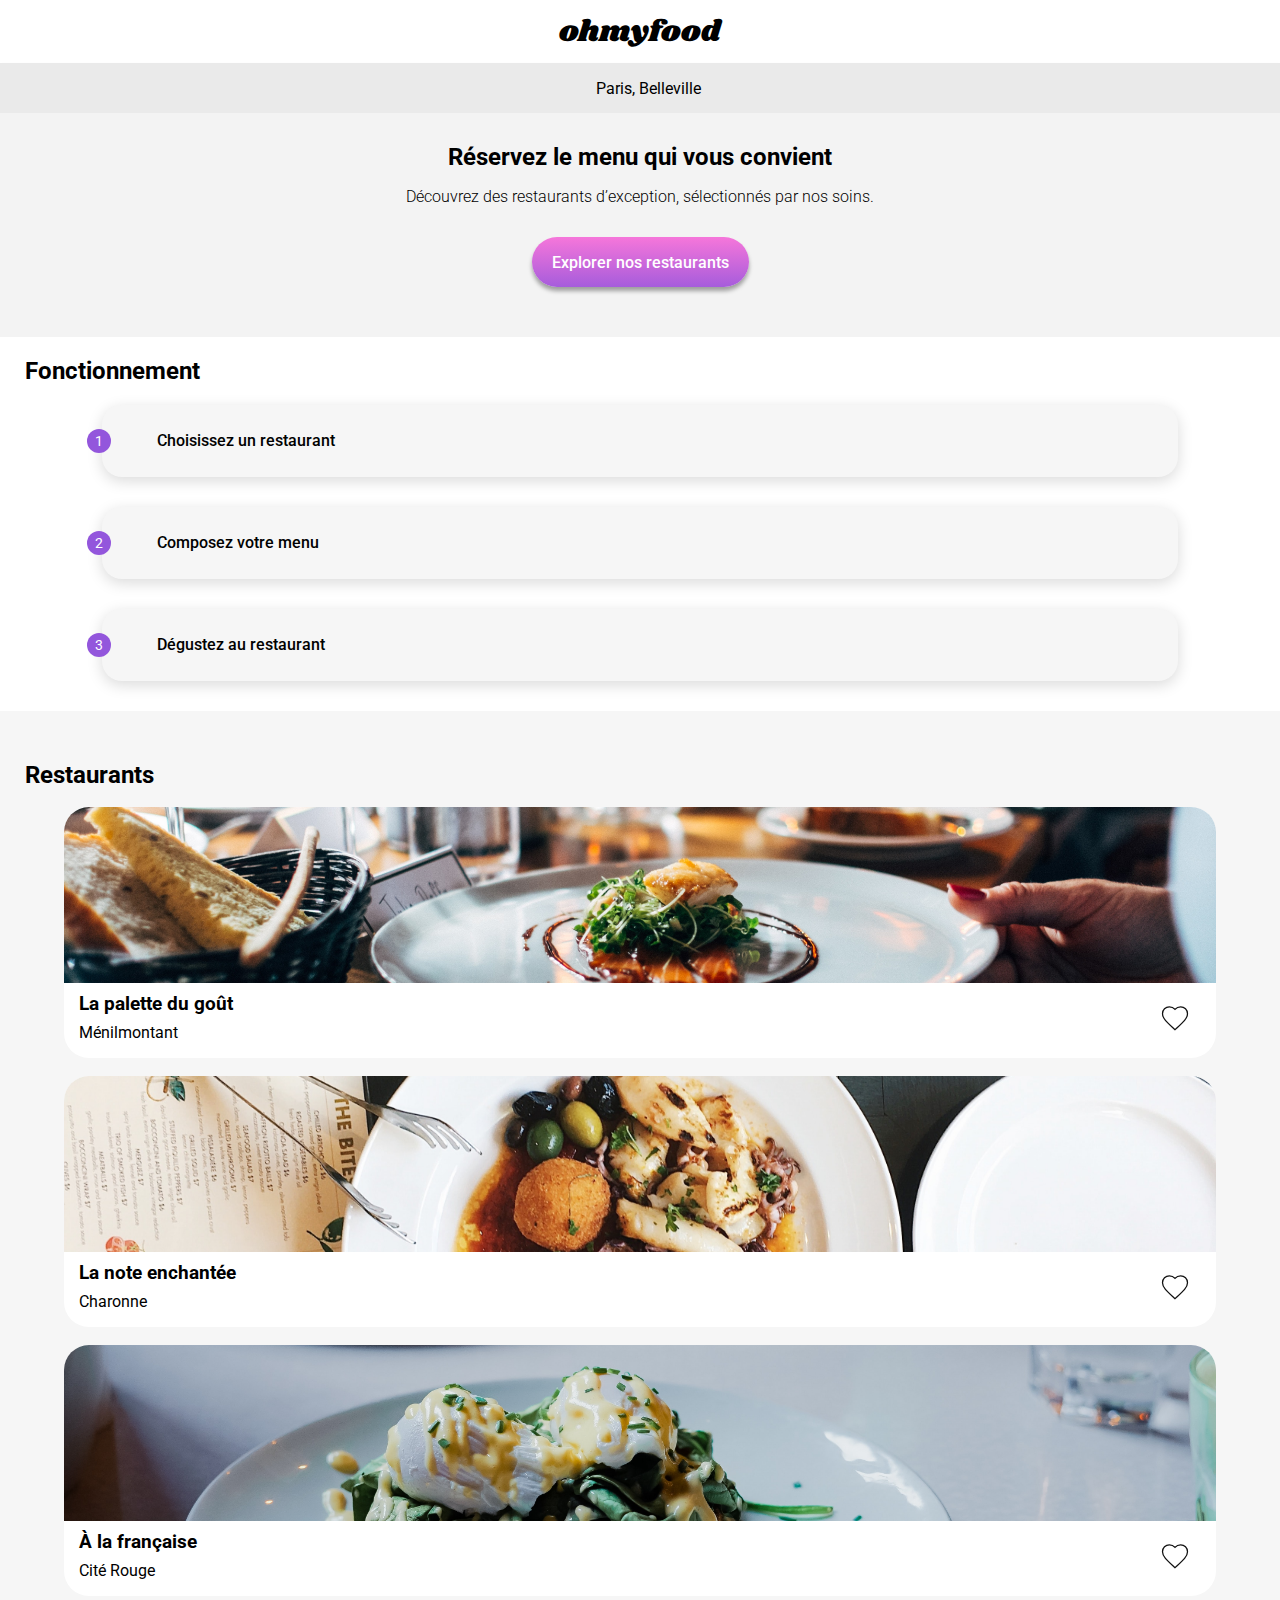
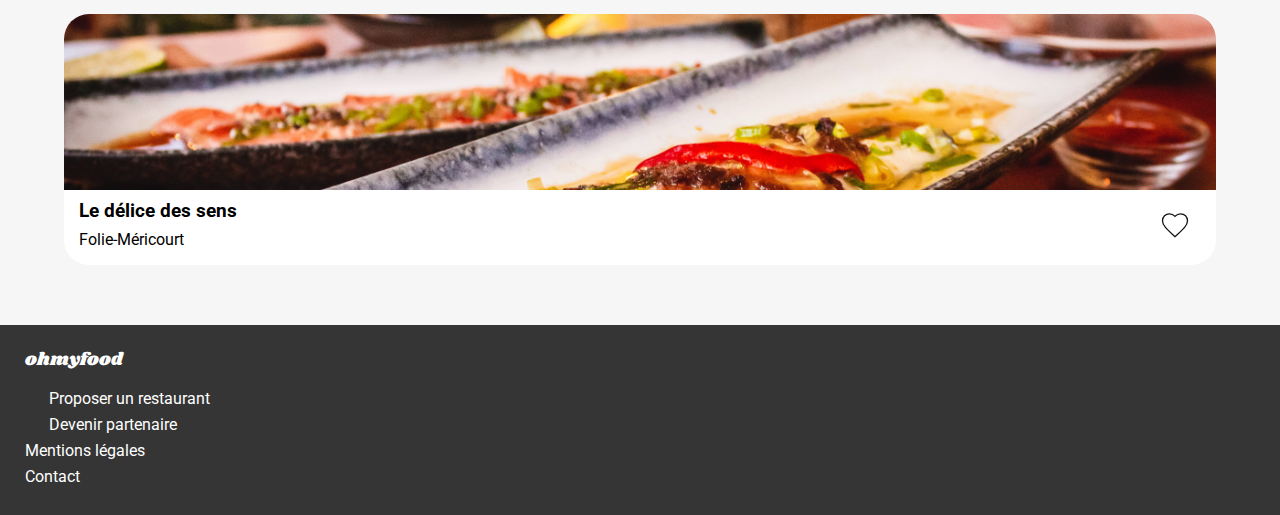
==== index.html @ 8f0a789f "add elements to restaurant  mobile page" ====
<!DOCTYPE html>
<html lang="fr">

<head>
    <meta charset="UTF-8">
    <meta name="viewport" content="width=device-width, initial-scale=1.0">
    <title>Ohmyfood</title>
    <link rel="preconnect" href="https://fonts.googleapis.com">
    <link rel="preconnect" href="https://fonts.gstatic.com" crossorigin>
    <link href="https://fonts.googleapis.com/css2?family=Shrikhand:ital,wght@0,100;0,300;0,400;0,500;0,700;0,900;1,100;1,300;1,400;1,500;1,700;1,900&display=swap" rel="stylesheet">
    <link href="https://fonts.googleapis.com/css2?family=Roboto:ital,wght@0,100;0,300;0,400;0,500;0,700;0,900;1,100;1,300;1,400;1,500;1,700;1,900&display=swap" rel="stylesheet">
    <link rel="stylesheet" href="https://cdnjs.cloudflare.com/ajax/libs/font-awesome/6.2.1/css/all.min.css"
    integrity="sha512-MV7K8+y+gLIBoVD59lQIYicR65iaqukzvf/nwasF0nqhPay5w/9lJmVM2hMDcnK1OnMGCdVK+iQrJ7lzPJQd1w=="
    crossorigin="anonymous" referrerpolicy="no-referrer">
    <link rel="stylesheet" href="./assets/css/styles.css">    
</head>

<body>

    <header class="header">
        <div class="header__logo-container">
            <span class="header__logo-text">ohmyfood</span>
        </div>
    </header>

    <main class="main">
        
        <div class="location">
            <i class="location__icon fa-solid fa-location-dot"></i>
            <span class="location__text">Paris, Belleville</span>
        </div>

        <section class="info">
            <hgroup class="info__group">
                <h1 class="info__title">Réservez le menu qui <br>vous convient</h1>
                <p class="info__description">Découvrez des restaurants d’exception, <br>sélectionnés par nos soins.</p>
            </hgroup>
            <a href="#restaurants" class="info__link">
                <button class="button"><span class="button__text">Explorer nos restaurants</span></button>
            </a>
        </section>

        <section class="fonctionnement">
            <h2 class="section__title fonctionnement__title">Fonctionnement</h2>

            <div class="fonctionnement__step">
                <div class="fonctionnement__ellipse"><span class="fonctionnement__step-number">1</span></div>
                <i class="fonctionnement__icon fa-solid fa-mobile-screen-button"></i>
                <span class="fonctionnement__text">Choisissez un restaurant</span>
            </div>

            <div class="fonctionnement__step">
                <div class="fonctionnement__ellipse"><span class="fonctionnement__step-number">2</span></div>
                <i class="fonctionnement__icon fa-solid fa-list-ul"></i>
                <span class="fonctionnement__text">Composez votre menu</span>
            </div>

            <div class="fonctionnement__step">
                <div class="fonctionnement__ellipse"><span class="fonctionnement__step-number">3</span></div>
                <i class="fonctionnement__icon fa-solid fa-store"></i>
                <span class="fonctionnement__text">Dégustez au restaurant</span>
            </div>   

        </section>

        <section id="restaurants" class="restaurants">
            <h2 class="section__title restaurants__title">Restaurants</h2>
            <a href="./restaurants/la-palette-du-gout.html">
            <article class="restaurants__card">
                <img class="restaurants__card__image" src="./assets/images/jay-wennington-N_Y88TWmGwA-unsplash.jpg" alt="Image de la table d'un restaurant avec des plats">
                <div class="restaurants__card__content">
                    <div>
                        <h3 class="restaurants__card__title">La palette du goût</h3>
                        <p class="restaurants__card__location">Ménilmontant</p>
                    </div>
                    <div class="checkbox-container">
                        <label class="heart-checkbox">
                            <input type="checkbox"/>
                            <svg class="heart-icon" viewBox="0 0 24 24" fill ="#gradient"xmlns="http://www.w3.org/2000/svg">
                                <defs>
                                    <linearGradient id="gradient" x1="0%" y1="0%" x2="0%" y2="100%">
                                        <stop offset="-11.44%" stop-color="#9356DC" /> <!-- Couleur de début en haut -->
                                        <stop offset="123.93%" stop-color="#FF79DA" /> <!-- Couleur de fin en bas -->
                                      </linearGradient>
                                </defs>
                                <path d="M12 21.35l-1.45-1.32C5.4 15.36 2 12.28 2 8.5 2 5.42 4.42 3 7.5 3c1.74 0 3.41.81 4.5 2.09C13.09 3.81 14.76 3 16.5 3 19.58 3 22 5.42 22 8.5c0 3.78-3.4 6.86-8.55 11.54L12 21.35z"/>
                            </svg>
                        </label>
                    </div>
                </div>
                    </div>
                </div>
            </article>
            </a>
            <article class="restaurants__card">
                <img class="restaurants__card__image" src="./assets/images/stil-u2Lp8tXIcjw-unsplash.jpg" alt="Image de la table d'un restaurant avec des plats">
                <div class="restaurants__card__content">
                    <div>
                        <h3 class="restaurants__card__title">La note enchantée</h3>
                        <p class="restaurants__card__location">Charonne</p>
                    </div>
                    <div class="checkbox-container">
                        <label class="heart-checkbox">
                            <input type="checkbox"/>
                            <svg class="heart-icon" viewBox="0 0 24 24" fill="none" xmlns="http://www.w3.org/2000/svg">
                                <path d="M12 21.35l-1.45-1.32C5.4 15.36 2 12.28 2 8.5 2 5.42 4.42 3 7.5 3c1.74 0 3.41.81 4.5 2.09C13.09 3.81 14.76 3 16.5 3 19.58 3 22 5.42 22 8.5c0 3.78-3.4 6.86-8.55 11.54L12 21.35z"/>
                            </svg>
                        </label>
                    </div>
                </div>
            </article>

            <article class="restaurants__card">
                <img class="restaurants__card__image" src="./assets/images/toa-heftiba-DQKerTsQwi0-unsplash.jpg" alt="Image de la table d'un restaurant avec des plats">
                <div class="restaurants__card__content">
                    <div>
                        <h3 class="restaurants__card__title">À la française</h3>
                        <p class="restaurants__card__location">Cité Rouge</p>
                    </div>
                    <div class="checkbox-container">
                        <label class="heart-checkbox">
                            <input type="checkbox"/>
                            <svg class="heart-icon" viewBox="0 0 24 24" fill="none" xmlns="http://www.w3.org/2000/svg">
                                <path d="M12 21.35l-1.45-1.32C5.4 15.36 2 12.28 2 8.5 2 5.42 4.42 3 7.5 3c1.74 0 3.41.81 4.5 2.09C13.09 3.81 14.76 3 16.5 3 19.58 3 22 5.42 22 8.5c0 3.78-3.4 6.86-8.55 11.54L12 21.35z"/>
                            </svg>
                        </label>
                    </div>
                </div>
            </article>

            <article class="restaurants__card">
                <img class="restaurants__card__image" src="./assets/images/louis-hansel-shotsoflouis-qNBGVyOCY8Q-unsplash.jpg" alt="Image de la table d'un restaurant avec des plats">
                <div class="restaurants__card__content">
                    <div>
                        <h3 class="restaurants__card__title">Le délice des sens</h3>
                        <p class="restaurants__card__location">Folie-Méricourt</p>
                    </div>
                    <div class="checkbox-container">
                        <label class="heart-checkbox">
                            <input type="checkbox"/>
                            <svg class="heart-icon" viewBox="0 0 24 24" fill="none" xmlns="http://www.w3.org/2000/svg">
                                <path d="M12 21.35l-1.45-1.32C5.4 15.36 2 12.28 2 8.5 2 5.42 4.42 3 7.5 3c1.74 0 3.41.81 4.5 2.09C13.09 3.81 14.76 3 16.5 3 19.58 3 22 5.42 22 8.5c0 3.78-3.4 6.86-8.55 11.54L12 21.35z"/>
                            </svg>
                        </label>
                    </div>
                </div>
            </article>

        </section>

    </main>

    <footer class="footer">

        <span class="footer__logo">ohmyfood</span>

        <ul class="footer__list">

            <li class="footer__item">
                <a href="#" class="footer__link">
                    <i class="footer__icon fa-solid fa-utensils"></i>
                    <span class="footer__text">Proposer un restaurant</span>
                </a>
            </li>

            <li class="footer__item">
                <a href="#" class="footer__link">
                    <i class="footer__icon fa-solid fa-handshake-angle"></i>
                    <span class="footer__text">Devenir partenaire</span>
                </a>
            </li>

            <li class="footer__item">
                <a href="#" class="footer__link">
                <span class="footer__text">Mentions légales</span>
                </a>

            </li>
            <li class="footer__item">
                <a href="#" class="footer__link">
                    <span class="footer__text">Contact</span>
                </a>
            </li>

        </ul>
        
    </footer>

</body>

</html>
---- assets/css/styles.css ----
@charset "UTF-8";
/****** Variables ***********/
:root {
  --main-first-color: #9356DC;
  --main-second-color: #FF79DA;
  --main-third-color: #99E2D0;
}

/****** heart checkbox ***********/
.heart-checkbox {
  display: inline-block;
  position: relative;
  width: 32px; /* Largeur du conteneur */
  height: 30px; /* Hauteur du conteneur */
  cursor: pointer;
}

.heart-checkbox input[type=checkbox] {
  opacity: 0; /* Rendre la checkbox invisible */
  position: absolute;
  top: 0;
  left: 0;
  width: 100%;
  height: 100%;
  cursor: pointer;
}

.heart-icon {
  width: 100%; /* Taille du cœur */
  height: 100%;
  fill: transparent; /* Couleur de remplissage par défaut */
  stroke: #101010; /* Couleur du contour par défaut */
  transition: fill 0.3s ease; /* Animation de transition pour le remplissage */
}

/* Style pour le cœur coché */
.heart-checkbox input[type=checkbox]:checked + .heart-icon {
  fill: url(#gradient);
  stroke: none;
}

/****** General ***********/
body {
  box-sizing: border-box;
  margin: 0;
  min-width: 320px;
}

.main {
  font-family: "Roboto";
}

.button {
  background: linear-gradient(var(--main-second-color) -11.44%, var(--main-first-color) 123.93%);
  box-shadow: 0px 4px 4px 0px rgba(0, 0, 0, 0.3490196078);
  height: 50px;
  border-radius: 25px;
  border: none;
  font-family: "Roboto", sans-serif;
  font-weight: 500;
  font-style: normal;
  color: white;
  font-size: 16px;
  padding: 0 20px;
  margin: auto;
}
.button:hover {
  background: linear-gradient(193.33deg, var(--main-second-color) -11.44%, var(--main-first-color) 123.93%), linear-gradient(0deg, rgba(255, 255, 255, 0.15), rgba(255, 255, 255, 0.15));
  box-shadow: 0px 4px 15px 0px rgba(0, 0, 0, 0.3490196078);
}

a {
  text-decoration: none;
  color: inherit;
}

/****** Restaurants menu ***********/
.menu {
  background-color: #F6F6F6;
  border-top-left-radius: 40px;
  border-top-right-radius: 40px;
  position: relative;
  top: -63px;
  justify-content: center;
}
.menu__headline {
  display: flex;
  justify-content: space-between;
  padding: 0 20px 0 20px;
  align-items: center;
}
.menu__headline .restaurant-name {
  font-family: "Shrikhand", serif;
  font-size: 28px;
  font-weight: 400;
}
.menu__category-title {
  text-transform: uppercase;
  font-family: Roboto;
  font-size: 16px;
  font-weight: 300;
  padding-bottom: 5px;
  width: 90%;
  margin: auto;
}
.menu__category-title__underline {
  width: 40px;
  height: 3px;
  margin-left: 5%;
  background-color: var(--main-third-color);
  margin-bottom: 12px;
}
.menu__item {
  width: 90%;
  box-shadow: 0px 4px 15px 0px rgba(0, 0, 0, 0.1);
  border-radius: 15px;
  background-color: #FFFFFF;
  height: 69px;
  display: flex;
  margin: auto;
  margin-bottom: 20px;
  flex-direction: column;
  padding: 12px 15px 10px 15px;
  box-sizing: border-box;
}
.menu__item__name {
  font-size: 18px;
  font-weight: 500;
  line-height: 21.09px;
  text-align: left;
}
.menu__item__details {
  display: flex;
  justify-content: space-between;
  padding-top: 4px;
  font-size: 15px;
}
.menu__item__details .menu__item__description {
  font-weight: 300;
}
.menu__item__details .menu__item__price {
  font-weight: 700;
}
.menu__order {
  display: flex;
  justify-content: center;
}
.menu__order__button {
  width: 186px;
  margin-top: 15px;
  margin-bottom: 40px;
}

/****** Header ***********/
.header {
  height: 63px;
  position: relative;
  font-family: "Shrikhand", serif;
  font-size: 30px;
  font-weight: 400;
  z-index: 1;
  display: flex;
  align-items: center;
}
.header__logo-container {
  position: absolute;
  top: 50%;
  left: 50%;
  transform: translate(-50%, -50%);
}
.header__back-icon {
  padding-left: 23px;
  padding-bottom: 15px;
  font-size: 16px;
}

/****** Location ***********/
.location {
  display: flex;
  justify-content: center;
  align-items: center;
  background-color: #EAEAEA;
  box-shadow: 0px 4px 4px 0px rgba(0, 0, 0, 0.25);
  height: 50px;
  gap: 17px;
  z-index: 2;
}
.location__icon {
  color: inherit;
}
.location__text {
  color: inherit;
}

/****** Info ***********/
.info {
  background-color: #F3F3F3;
  display: flex;
  flex-direction: column;
  align-items: center;
  padding: 0 25px 35px;
  text-align: center;
}
.info__group {
  display: flex;
  flex-direction: column;
  align-items: center;
}
.info__title {
  font-size: 24px;
  margin-top: 30px;
  line-height: 28px;
  font-weight: 700;
}
.info__description {
  margin-top: 0;
  font-size: inherit;
  font-weight: 300;
}
.info__link {
  text-decoration: none;
  margin-top: 15px;
  margin-bottom: 15px;
}

/****** Fonctionnement ***********/
.fonctionnement {
  display: flex;
  flex-direction: column;
  align-items: left;
}
.fonctionnement__title {
  margin-left: 25px;
  font-size: 24px;
  font-weight: 700;
}
.fonctionnement__step {
  width: 84%;
  border-radius: 20px;
  height: 72px;
  display: flex;
  align-items: center;
  background-color: #F6F6F6;
  box-shadow: 0px 4px 15px 0px rgba(0, 0, 0, 0.15);
  position: relative;
  margin-bottom: 30px;
  margin-left: 8%;
  margin-right: 8%;
}
.fonctionnement__ellipse {
  width: 24px;
  height: 24px;
  border-radius: 50%;
  background-color: var(--main-first-color);
  color: white;
  position: absolute;
  left: -15px;
  display: flex;
  align-items: center;
  justify-content: center;
}
.fonctionnement__step-number {
  line-height: 24px;
  font-size: 14px;
}
.fonctionnement__icon {
  padding-left: 30px;
  padding-right: 25px;
  color: #7E7E7E;
}
.fonctionnement__text {
  font-size: 16px;
  font-weight: 500;
}

/****** Restaurants ***********/
.restaurants {
  display: flex;
  flex-direction: column;
  align-items: left;
  background-color: #F6F6F6;
  gap: 18px;
  padding-top: 50px;
  padding-bottom: 60px;
}
.restaurants__title {
  margin-left: 25px;
  font-size: 24px;
  font-weight: 700;
  margin-top: 0;
  margin-bottom: 0;
}
.restaurants__card {
  width: 90%;
  height: 251px;
  background-color: white;
  display: flex;
  flex-direction: column;
  margin: auto;
  border-radius: 25px;
}
.restaurants__card__image {
  width: 100%;
  height: 70%;
  object-fit: cover;
  border-top-left-radius: 25px;
  border-top-right-radius: 25px;
}
.restaurants__card__content {
  display: flex;
  justify-content: space-between;
  align-items: center;
  padding-left: 15px;
  padding-right: 25px;
}
.restaurants__card__title {
  margin-top: 10px;
  margin-bottom: 0;
}
.restaurants__card__location {
  margin-top: 8px;
}

/****** Footer ***********/
.footer {
  background-color: #353535;
  color: white;
  padding: 22px 25px;
}
.footer__logo {
  font-family: "Shrikhand", serif;
  font-size: 18px;
  font-weight: 400;
}
.footer__list {
  list-style-type: none;
  padding-left: 0;
  font-family: "Roboto";
  margin-bottom: 0;
}
.footer__list .footer__item {
  padding-bottom: 7px;
}
.footer__list .footer__item .footer__link {
  text-decoration: none;
  color: inherit;
  display: flex;
  align-items: center;
}
.footer__list .footer__item .footer__link .footer__icon {
  width: 14px;
  margin-right: 10px;
  font-size: 14px;
}
.footer__list .footer__item .footer__link .footer__text {
  color: inherit;
}

/****** Media queries ***********/
/* Medium devices (tablets, upper/equal than 768px) */
@media (min-width: 768px) {
  br {
    display: none;
  }
}
/* Large devices (desktops, upper/equal than 1024px) */

/*# sourceMappingURL=styles.css.map */
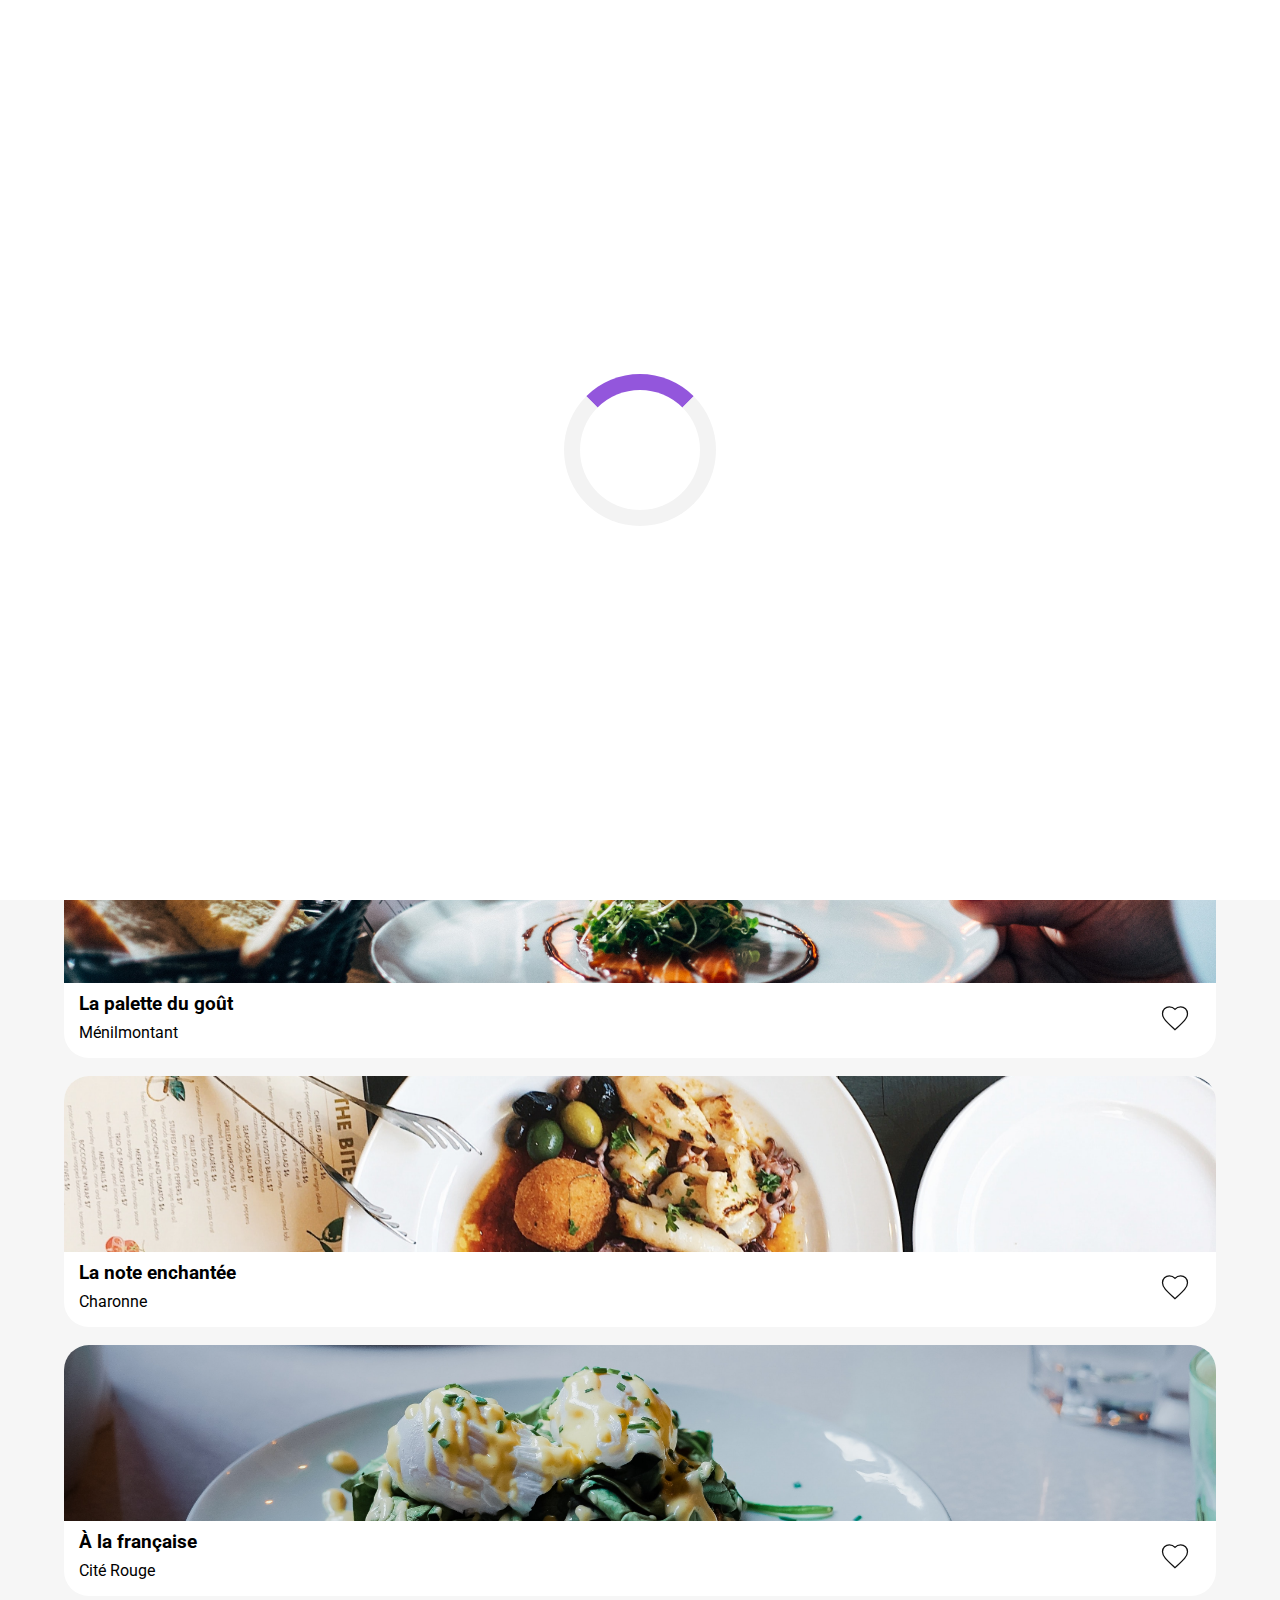
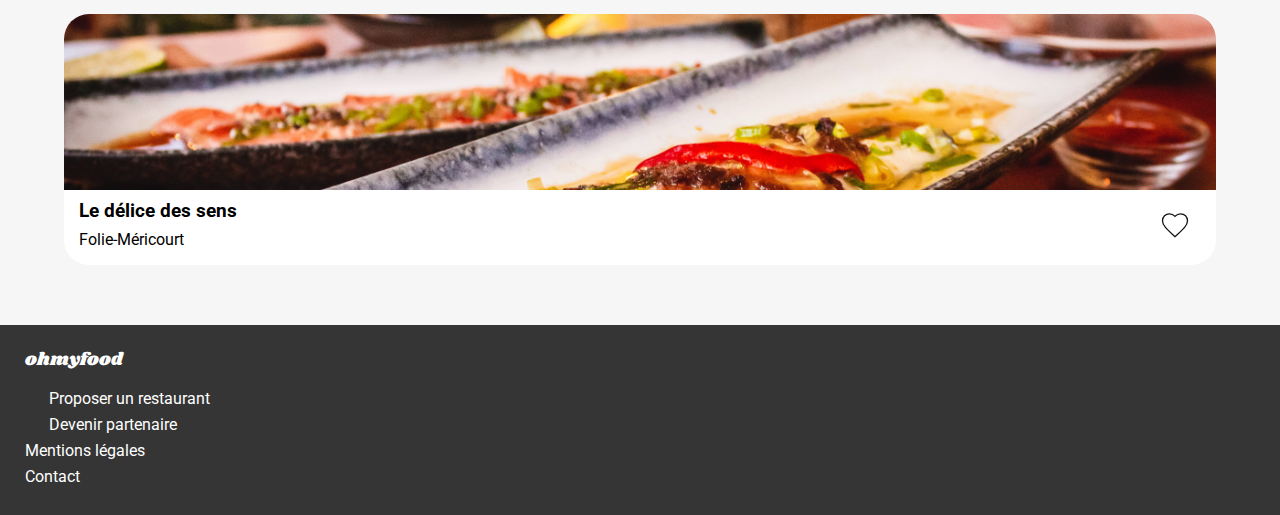
==== commit 092174a6: "add loader to main page" ====
--- a/index.html
+++ b/index.html
@@ -17,14 +17,17 @@
 
 <body>
 
+    <div class="loader-wrapper">
+        <div class="loader"></div>
+    </div>
+
     <header class="header">
         <div class="header__logo-container">
             <span class="header__logo-text">ohmyfood</span>
         </div>
     </header>
 
-    <main class="main">
-        
+    <main class="main"> 
         <div class="location">
             <i class="location__icon fa-solid fa-location-dot"></i>
             <span class="location__text">Paris, Belleville</span>
--- a/assets/css/styles.css
+++ b/assets/css/styles.css
@@ -50,6 +50,12 @@
   font-family: "Roboto";
 }
 
+a {
+  text-decoration: none;
+  color: inherit;
+}
+
+/****** buttons ***********/
 .button {
   background: linear-gradient(var(--main-second-color) -11.44%, var(--main-first-color) 123.93%);
   box-shadow: 0px 4px 4px 0px rgba(0, 0, 0, 0.3490196078);
@@ -63,17 +69,64 @@
   font-size: 16px;
   padding: 0 20px;
   margin: auto;
+  transition: transform 0.5s ease-in-out, box-shadow 0.5s ease-in-out, background-color 0.5s ease-in-out, opacity 0.5s ease-in-out;
 }
 .button:hover {
-  background: linear-gradient(193.33deg, var(--main-second-color) -11.44%, var(--main-first-color) 123.93%), linear-gradient(0deg, rgba(255, 255, 255, 0.15), rgba(255, 255, 255, 0.15));
+  background-color: linear-gradient(193.33deg, var(--main-second-color) -11.44%, var(--main-first-color) 123.93%), linear-gradient(0deg, rgba(255, 255, 255, 0.15), rgba(255, 255, 255, 0.15));
   box-shadow: 0px 4px 15px 0px rgba(0, 0, 0, 0.3490196078);
-}
-
-a {
-  text-decoration: none;
-  color: inherit;
-}
-
+  opacity: 0.9;
+  transform: translateY(-2px);
+}
+
+/****** Loader ***********/
+.loader-wrapper {
+  position: fixed;
+  top: 0;
+  left: 0;
+  width: 100%;
+  height: 100%;
+  background-color: white;
+  display: flex;
+  justify-content: center;
+  align-items: center;
+  z-index: 9999;
+  animation: fadeOut 2.5s forwards;
+}
+.loader-wrapper .loader {
+  border: 16px solid #f3f3f3;
+  border-radius: 50%;
+  border-top: 16px solid var(--main-first-color);
+  width: 120px;
+  height: 120px;
+  animation: spin 2s linear infinite;
+}
+
+@keyframes spin {
+  0% {
+    transform: rotate(0deg);
+  }
+  100% {
+    transform: rotate(360deg);
+  }
+}
+@keyframes fadeOut {
+  0% {
+    opacity: 1;
+    visibility: visible;
+  }
+  50% {
+    opacity: 0.99;
+    visibility: visible;
+  }
+  90% {
+    opacity: 0.85;
+    visibility: visible;
+  }
+  100% {
+    opacity: 0;
+    visibility: hidden;
+  }
+}
 /****** Restaurants menu ***********/
 .menu {
   background-color: #F6F6F6;
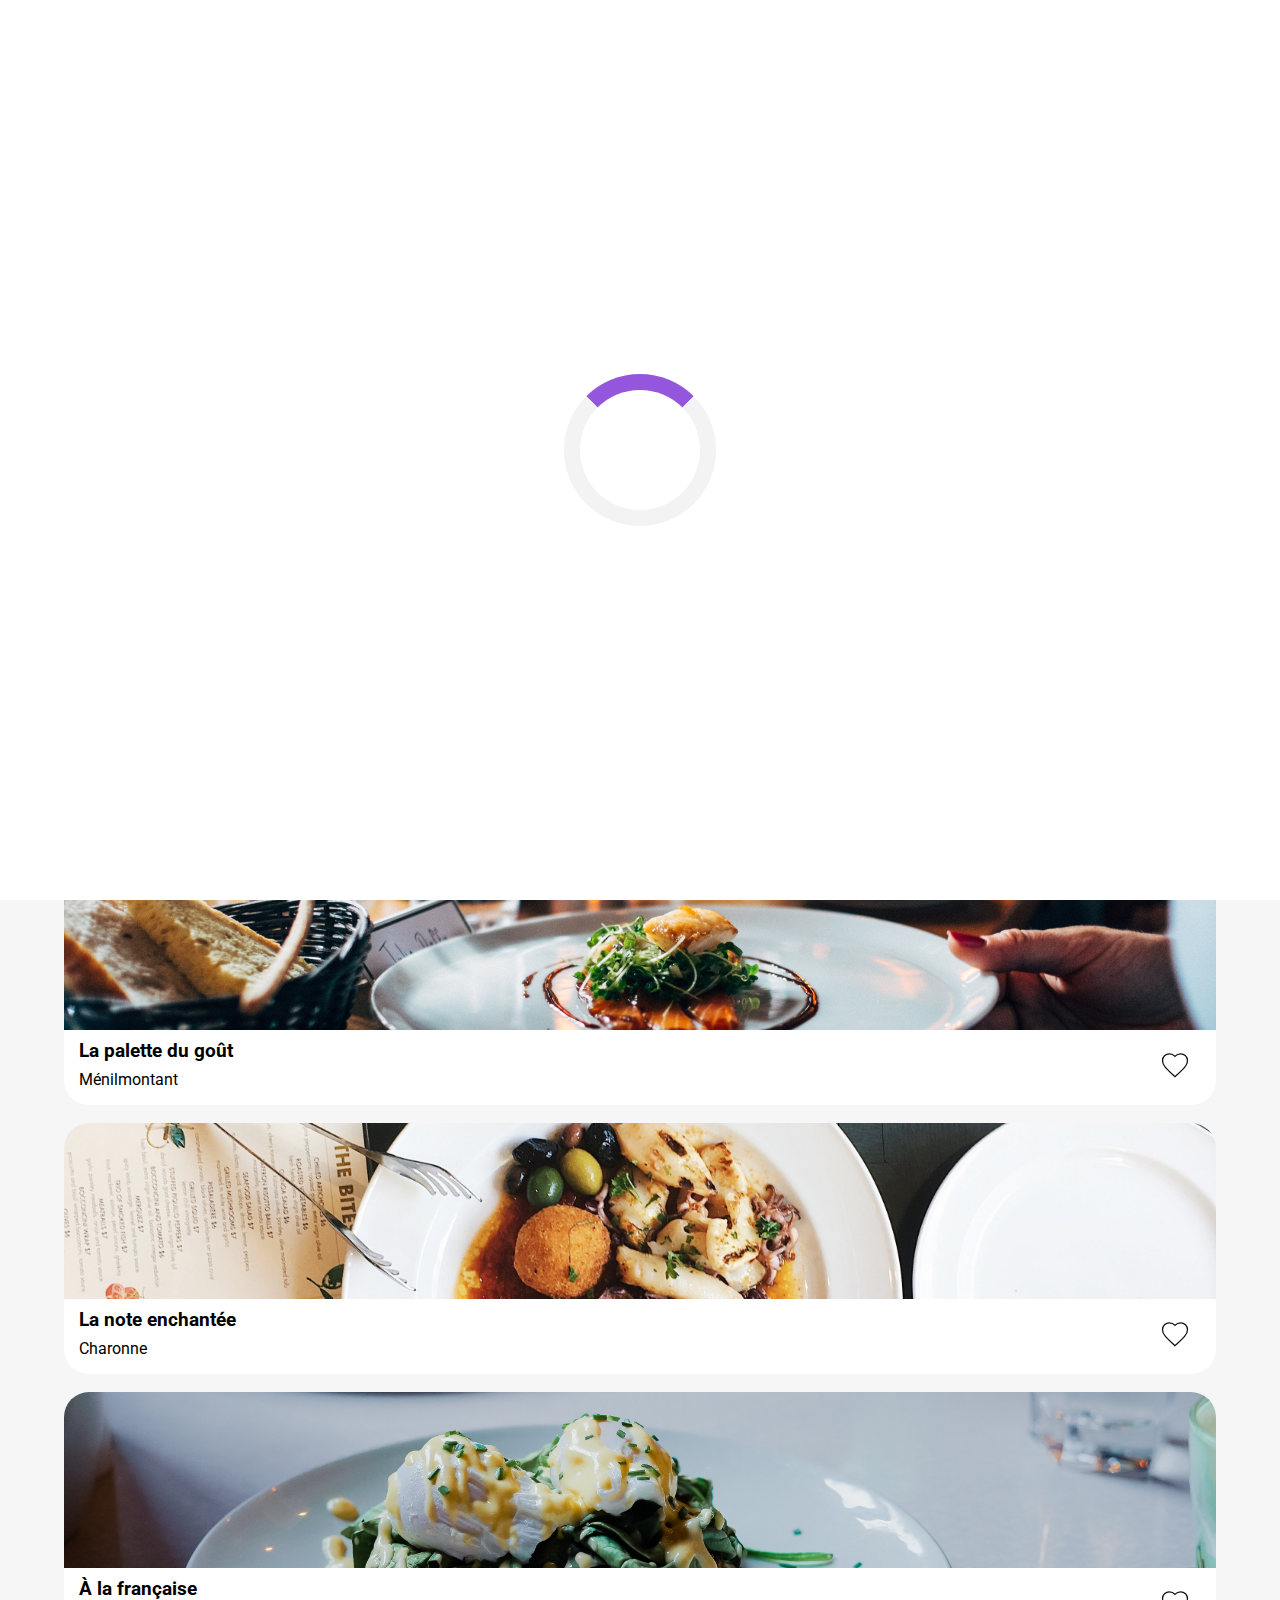
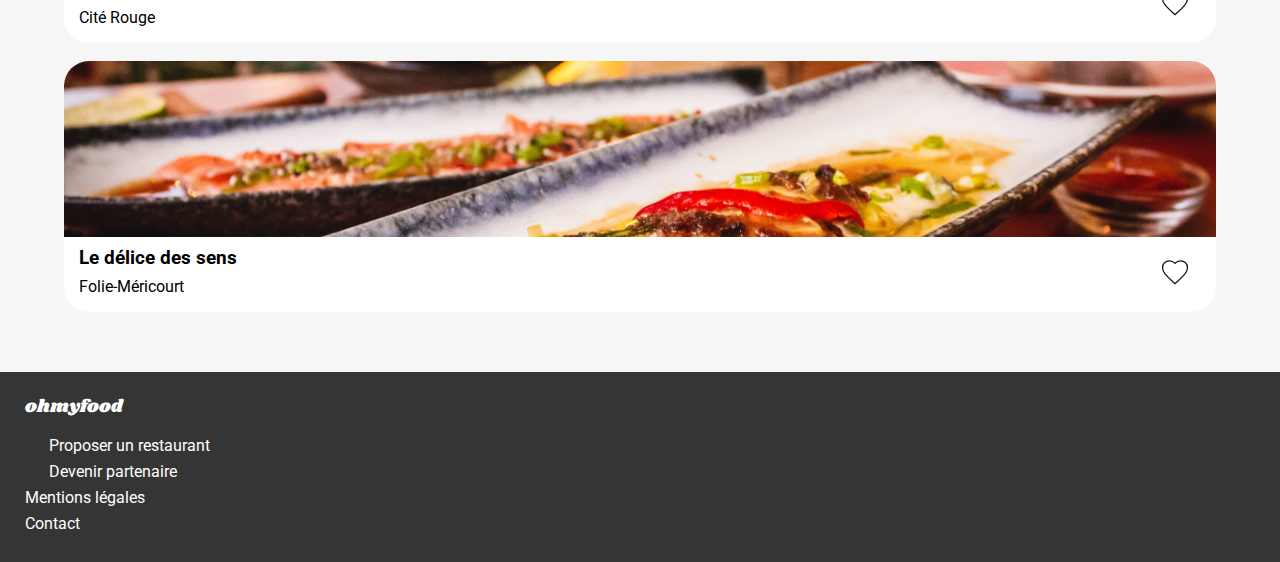
==== commit af152c5f: "add mailto to contact link" ====
--- a/index.html
+++ b/index.html
@@ -180,7 +180,7 @@
 
             </li>
             <li class="footer__item">
-                <a href="#" class="footer__link">
+                <a href="mailto:contact@ohmyfood.fr" target="_blank" class="footer__link">
                     <span class="footer__text">Contact</span>
                 </a>
             </li>
--- a/assets/css/styles.css
+++ b/assets/css/styles.css
@@ -214,6 +214,7 @@
   z-index: 1;
   display: flex;
   align-items: center;
+  box-shadow: 0px 2px 4px 0px rgba(0, 0, 0, 0.1490196078);
 }
 .header__logo-container {
   position: absolute;
@@ -233,10 +234,11 @@
   justify-content: center;
   align-items: center;
   background-color: #EAEAEA;
-  box-shadow: 0px 4px 4px 0px rgba(0, 0, 0, 0.25);
+  box-shadow: 0px 4px 4px 0px rgba(0, 0, 0, 0.2509803922);
   height: 50px;
   gap: 17px;
   z-index: 2;
+  margin-bottom: 7px;
 }
 .location__icon {
   color: inherit;
@@ -247,7 +249,8 @@
 
 /****** Info ***********/
 .info {
-  background-color: #F3F3F3;
+  background-color: #F6F6F6;
+  margin-bottom: 30px;
   display: flex;
   flex-direction: column;
   align-items: center;
@@ -286,6 +289,7 @@
   margin-left: 25px;
   font-size: 24px;
   font-weight: 700;
+  padding-bottom: 10px;
 }
 .fonctionnement__step {
   width: 84%;
@@ -359,6 +363,10 @@
   border-top-left-radius: 25px;
   border-top-right-radius: 25px;
 }
+.restaurants__card__image--noradius {
+  border-top-left-radius: 0;
+  border-top-right-radius: 0;
+}
 .restaurants__card__content {
   display: flex;
   justify-content: space-between;
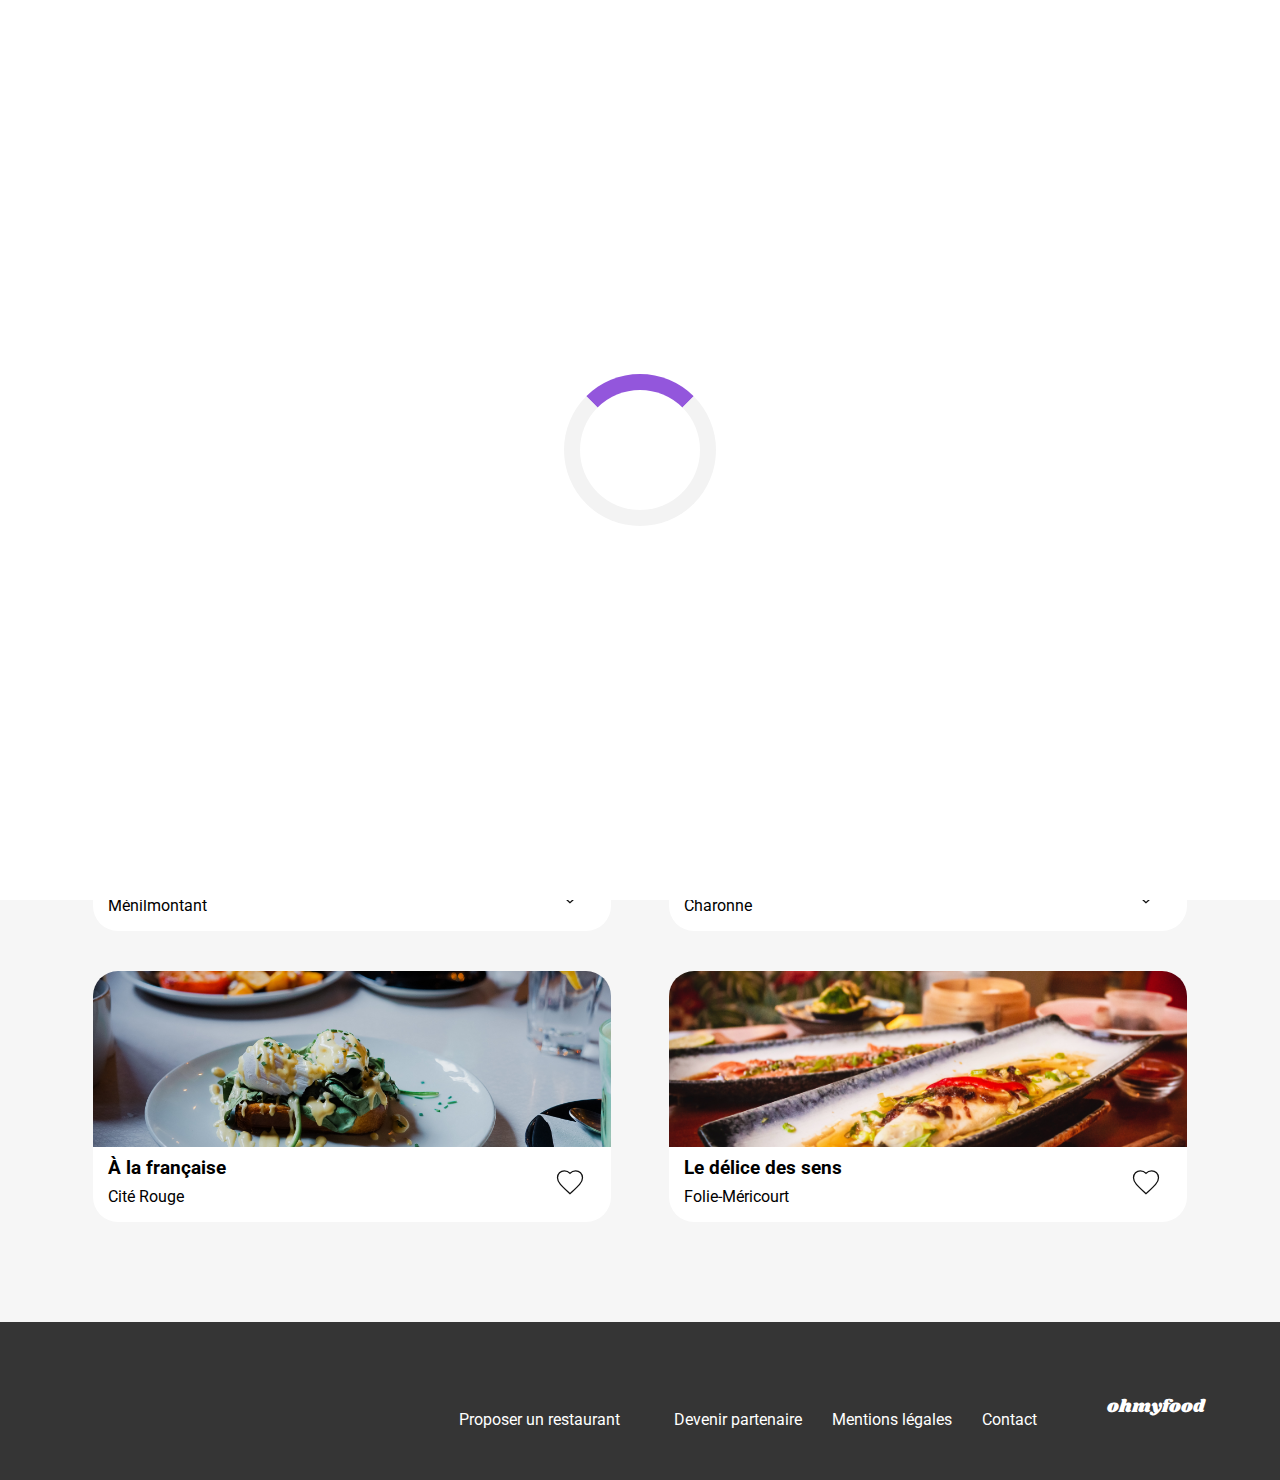
==== commit a654e8aa: "add responsive rules" ====
--- a/index.html
+++ b/index.html
@@ -46,61 +46,105 @@
         <section class="fonctionnement">
             <h2 class="section__title fonctionnement__title">Fonctionnement</h2>
 
-            <div class="fonctionnement__step">
-                <div class="fonctionnement__ellipse"><span class="fonctionnement__step-number">1</span></div>
-                <i class="fonctionnement__icon fa-solid fa-mobile-screen-button"></i>
-                <span class="fonctionnement__text">Choisissez un restaurant</span>
+            <div class="fonctionnement__steps">
+
+                <div class="fonctionnement__step">
+                    <div class="fonctionnement__ellipse"><span class="fonctionnement__step-number">1</span></div>
+                    <i class="fonctionnement__icon fa-solid fa-mobile-screen-button"></i>
+                    <span class="fonctionnement__text">Choisissez un restaurant</span>
+                </div>
+    
+                <div class="fonctionnement__step">
+                    <div class="fonctionnement__ellipse"><span class="fonctionnement__step-number">2</span></div>
+                    <i class="fonctionnement__icon fa-solid fa-list-ul"></i>
+                    <span class="fonctionnement__text">Composez votre menu</span>
+                </div>
+    
+                <div class="fonctionnement__step">
+                    <div class="fonctionnement__ellipse"><span class="fonctionnement__step-number">3</span></div>
+                    <i class="fonctionnement__icon fa-solid fa-store"></i>
+                    <span class="fonctionnement__text">Dégustez au restaurant</span>
+                </div>   
+
             </div>
 
-            <div class="fonctionnement__step">
-                <div class="fonctionnement__ellipse"><span class="fonctionnement__step-number">2</span></div>
-                <i class="fonctionnement__icon fa-solid fa-list-ul"></i>
-                <span class="fonctionnement__text">Composez votre menu</span>
-            </div>
-
-            <div class="fonctionnement__step">
-                <div class="fonctionnement__ellipse"><span class="fonctionnement__step-number">3</span></div>
-                <i class="fonctionnement__icon fa-solid fa-store"></i>
-                <span class="fonctionnement__text">Dégustez au restaurant</span>
-            </div>   
 
         </section>
 
         <section id="restaurants" class="restaurants">
             <h2 class="section__title restaurants__title">Restaurants</h2>
-            <a href="./restaurants/la-palette-du-gout.html">
+
+            <div class="restaurants__cards">
+
+                <a href="./restaurants/la-palette-du-gout.html">
+   
+                    <article class="restaurants__card">
+                        <img class="restaurants__card__image" src="./assets/images/jay-wennington-N_Y88TWmGwA-unsplash.jpg" alt="Image de la table d'un restaurant avec des plats">
+                        <div class="restaurants__card__content">
+                            <div>
+                                <h3 class="restaurants__card__title">La palette du goût</h3>
+                                <p class="restaurants__card__location">Ménilmontant</p>
+                            </div>
+                            <div class="checkbox-container">
+                                <label class="heart-checkbox">
+                                    <input type="checkbox"/>
+                                    <svg class="heart-icon" viewBox="0 0 24 24" fill ="#gradient"xmlns="http://www.w3.org/2000/svg">
+                                        <defs>
+                                            <linearGradient id="gradient" x1="0%" y1="0%" x2="0%" y2="100%">
+                                                <stop offset="-11.44%" stop-color="#9356DC" /> <!-- Couleur de début en haut -->
+                                                <stop offset="123.93%" stop-color="#FF79DA" /> <!-- Couleur de fin en bas -->
+                                              </linearGradient>
+                                        </defs>
+                                        <path d="M12 21.35l-1.45-1.32C5.4 15.36 2 12.28 2 8.5 2 5.42 4.42 3 7.5 3c1.74 0 3.41.81 4.5 2.09C13.09 3.81 14.76 3 16.5 3 19.58 3 22 5.42 22 8.5c0 3.78-3.4 6.86-8.55 11.54L12 21.35z"/>
+                                    </svg>
+                                </label>
+                            </div>
+                        </div>
+                    </article>
+                </a>
+
+                <article class="restaurants__card">
+                    <img class="restaurants__card__image" src="./assets/images/stil-u2Lp8tXIcjw-unsplash.jpg" alt="Image de la table d'un restaurant avec des plats">
+                    <div class="restaurants__card__content">
+                        <div>
+                            <h3 class="restaurants__card__title">La note enchantée</h3>
+                            <p class="restaurants__card__location">Charonne</p>
+                        </div>
+                        <div class="checkbox-container">
+                            <label class="heart-checkbox">
+                                <input type="checkbox"/>
+                                <svg class="heart-icon" viewBox="0 0 24 24" fill="none" xmlns="http://www.w3.org/2000/svg">
+                                    <path d="M12 21.35l-1.45-1.32C5.4 15.36 2 12.28 2 8.5 2 5.42 4.42 3 7.5 3c1.74 0 3.41.81 4.5 2.09C13.09 3.81 14.76 3 16.5 3 19.58 3 22 5.42 22 8.5c0 3.78-3.4 6.86-8.55 11.54L12 21.35z"/>
+                                </svg>
+                            </label>
+                        </div>
+                    </div>
+                </article>
+
+                <article class="restaurants__card">
+                    <img class="restaurants__card__image" src="./assets/images/toa-heftiba-DQKerTsQwi0-unsplash.jpg" alt="Image de la table d'un restaurant avec des plats">
+                    <div class="restaurants__card__content">
+                        <div>
+                            <h3 class="restaurants__card__title">À la française</h3>
+                            <p class="restaurants__card__location">Cité Rouge</p>
+                        </div>
+                        <div class="checkbox-container">
+                            <label class="heart-checkbox">
+                                <input type="checkbox"/>
+                                <svg class="heart-icon" viewBox="0 0 24 24" fill="none" xmlns="http://www.w3.org/2000/svg">
+                                    <path d="M12 21.35l-1.45-1.32C5.4 15.36 2 12.28 2 8.5 2 5.42 4.42 3 7.5 3c1.74 0 3.41.81 4.5 2.09C13.09 3.81 14.76 3 16.5 3 19.58 3 22 5.42 22 8.5c0 3.78-3.4 6.86-8.55 11.54L12 21.35z"/>
+                                </svg>
+                            </label>
+                        </div>
+                    </div>
+                </article>
+
             <article class="restaurants__card">
-                <img class="restaurants__card__image" src="./assets/images/jay-wennington-N_Y88TWmGwA-unsplash.jpg" alt="Image de la table d'un restaurant avec des plats">
+                <img class="restaurants__card__image" src="./assets/images/louis-hansel-shotsoflouis-qNBGVyOCY8Q-unsplash.jpg" alt="Image de la table d'un restaurant avec des plats">
                 <div class="restaurants__card__content">
                     <div>
-                        <h3 class="restaurants__card__title">La palette du goût</h3>
-                        <p class="restaurants__card__location">Ménilmontant</p>
-                    </div>
-                    <div class="checkbox-container">
-                        <label class="heart-checkbox">
-                            <input type="checkbox"/>
-                            <svg class="heart-icon" viewBox="0 0 24 24" fill ="#gradient"xmlns="http://www.w3.org/2000/svg">
-                                <defs>
-                                    <linearGradient id="gradient" x1="0%" y1="0%" x2="0%" y2="100%">
-                                        <stop offset="-11.44%" stop-color="#9356DC" /> <!-- Couleur de début en haut -->
-                                        <stop offset="123.93%" stop-color="#FF79DA" /> <!-- Couleur de fin en bas -->
-                                      </linearGradient>
-                                </defs>
-                                <path d="M12 21.35l-1.45-1.32C5.4 15.36 2 12.28 2 8.5 2 5.42 4.42 3 7.5 3c1.74 0 3.41.81 4.5 2.09C13.09 3.81 14.76 3 16.5 3 19.58 3 22 5.42 22 8.5c0 3.78-3.4 6.86-8.55 11.54L12 21.35z"/>
-                            </svg>
-                        </label>
-                    </div>
-                </div>
-                    </div>
-                </div>
-            </article>
-            </a>
-            <article class="restaurants__card">
-                <img class="restaurants__card__image" src="./assets/images/stil-u2Lp8tXIcjw-unsplash.jpg" alt="Image de la table d'un restaurant avec des plats">
-                <div class="restaurants__card__content">
-                    <div>
-                        <h3 class="restaurants__card__title">La note enchantée</h3>
-                        <p class="restaurants__card__location">Charonne</p>
+                        <h3 class="restaurants__card__title">Le délice des sens</h3>
+                        <p class="restaurants__card__location">Folie-Méricourt</p>
                     </div>
                     <div class="checkbox-container">
                         <label class="heart-checkbox">
@@ -113,41 +157,15 @@
                 </div>
             </article>
 
-            <article class="restaurants__card">
-                <img class="restaurants__card__image" src="./assets/images/toa-heftiba-DQKerTsQwi0-unsplash.jpg" alt="Image de la table d'un restaurant avec des plats">
-                <div class="restaurants__card__content">
-                    <div>
-                        <h3 class="restaurants__card__title">À la française</h3>
-                        <p class="restaurants__card__location">Cité Rouge</p>
-                    </div>
-                    <div class="checkbox-container">
-                        <label class="heart-checkbox">
-                            <input type="checkbox"/>
-                            <svg class="heart-icon" viewBox="0 0 24 24" fill="none" xmlns="http://www.w3.org/2000/svg">
-                                <path d="M12 21.35l-1.45-1.32C5.4 15.36 2 12.28 2 8.5 2 5.42 4.42 3 7.5 3c1.74 0 3.41.81 4.5 2.09C13.09 3.81 14.76 3 16.5 3 19.58 3 22 5.42 22 8.5c0 3.78-3.4 6.86-8.55 11.54L12 21.35z"/>
-                            </svg>
-                        </label>
-                    </div>
-                </div>
-            </article>
-
-            <article class="restaurants__card">
-                <img class="restaurants__card__image" src="./assets/images/louis-hansel-shotsoflouis-qNBGVyOCY8Q-unsplash.jpg" alt="Image de la table d'un restaurant avec des plats">
-                <div class="restaurants__card__content">
-                    <div>
-                        <h3 class="restaurants__card__title">Le délice des sens</h3>
-                        <p class="restaurants__card__location">Folie-Méricourt</p>
-                    </div>
-                    <div class="checkbox-container">
-                        <label class="heart-checkbox">
-                            <input type="checkbox"/>
-                            <svg class="heart-icon" viewBox="0 0 24 24" fill="none" xmlns="http://www.w3.org/2000/svg">
-                                <path d="M12 21.35l-1.45-1.32C5.4 15.36 2 12.28 2 8.5 2 5.42 4.42 3 7.5 3c1.74 0 3.41.81 4.5 2.09C13.09 3.81 14.76 3 16.5 3 19.58 3 22 5.42 22 8.5c0 3.78-3.4 6.86-8.55 11.54L12 21.35z"/>
-                            </svg>
-                        </label>
-                    </div>
-                </div>
-            </article>
+            </div>
+
+
+
+
+
+
+
+
 
         </section>
 
--- a/assets/css/styles.css
+++ b/assets/css/styles.css
@@ -10,13 +10,13 @@
 .heart-checkbox {
   display: inline-block;
   position: relative;
-  width: 32px; /* Largeur du conteneur */
-  height: 30px; /* Hauteur du conteneur */
+  width: 32px;
+  height: 30px;
   cursor: pointer;
 }
 
 .heart-checkbox input[type=checkbox] {
-  opacity: 0; /* Rendre la checkbox invisible */
+  opacity: 0;
   position: absolute;
   top: 0;
   left: 0;
@@ -26,11 +26,10 @@
 }
 
 .heart-icon {
-  width: 100%; /* Taille du cœur */
+  width: 100%;
   height: 100%;
-  fill: transparent; /* Couleur de remplissage par défaut */
-  stroke: #101010; /* Couleur du contour par défaut */
-  transition: fill 0.3s ease; /* Animation de transition pour le remplissage */
+  fill: transparent;
+  stroke: #101010;
 }
 
 /* Style pour le cœur coché */
@@ -283,7 +282,6 @@
 .fonctionnement {
   display: flex;
   flex-direction: column;
-  align-items: left;
 }
 .fonctionnement__title {
   margin-left: 25px;
@@ -322,7 +320,7 @@
 }
 .fonctionnement__icon {
   padding-left: 30px;
-  padding-right: 25px;
+  padding-right: 15px;
   color: #7E7E7E;
 }
 .fonctionnement__text {
@@ -425,5 +423,69 @@
   }
 }
 /* Large devices (desktops, upper/equal than 1024px) */
+@media (min-width: 1024px) {
+  footer {
+    height: 114px;
+    display: flex;
+    flex-direction: row-reverse;
+    justify-content: flex-start;
+  }
+  footer span.footer__logo {
+    padding-top: 50px;
+    padding-right: 50px;
+    display: flex;
+  }
+  footer ul.footer__list {
+    padding-top: 50px;
+    padding-left: 20px;
+    display: flex;
+    flex-direction: row;
+    margin-right: 40px;
+  }
+  footer li.footer__item {
+    margin-right: 30px;
+  }
+  .fonctionnement__steps {
+    display: flex;
+    flex-direction: row;
+    margin-left: 5%;
+    margin-right: 5%;
+    max-width: 1300px;
+  }
+  .fonctionnement__step {
+    margin-left: 2%;
+    margin-right: 2%;
+  }
+  .restaurants__title {
+    margin-bottom: 30px;
+  }
+  .restaurants__cards {
+    display: grid;
+    grid-template-columns: repeat(2, 1fr);
+    width: 90%;
+    max-width: 1300px;
+    margin: 0 auto;
+  }
+  .restaurants__card {
+    margin-bottom: 40px;
+    max-width: 700px;
+  }
+}
+/* Extra Large devices (desktops, upper/equal than 1440px) */
+@media (min-width: 1440px) {
+  .section__title {
+    width: 90%;
+    max-width: 1300px;
+    margin: 0px auto 20px auto;
+  }
+  .fonctionnement__steps {
+    width: 90%;
+    max-width: 1300px;
+    margin: 0 auto;
+  }
+  .fonctionnement__step {
+    min-width: 360px;
+  }
+}
 
 /*# sourceMappingURL=styles.css.map */
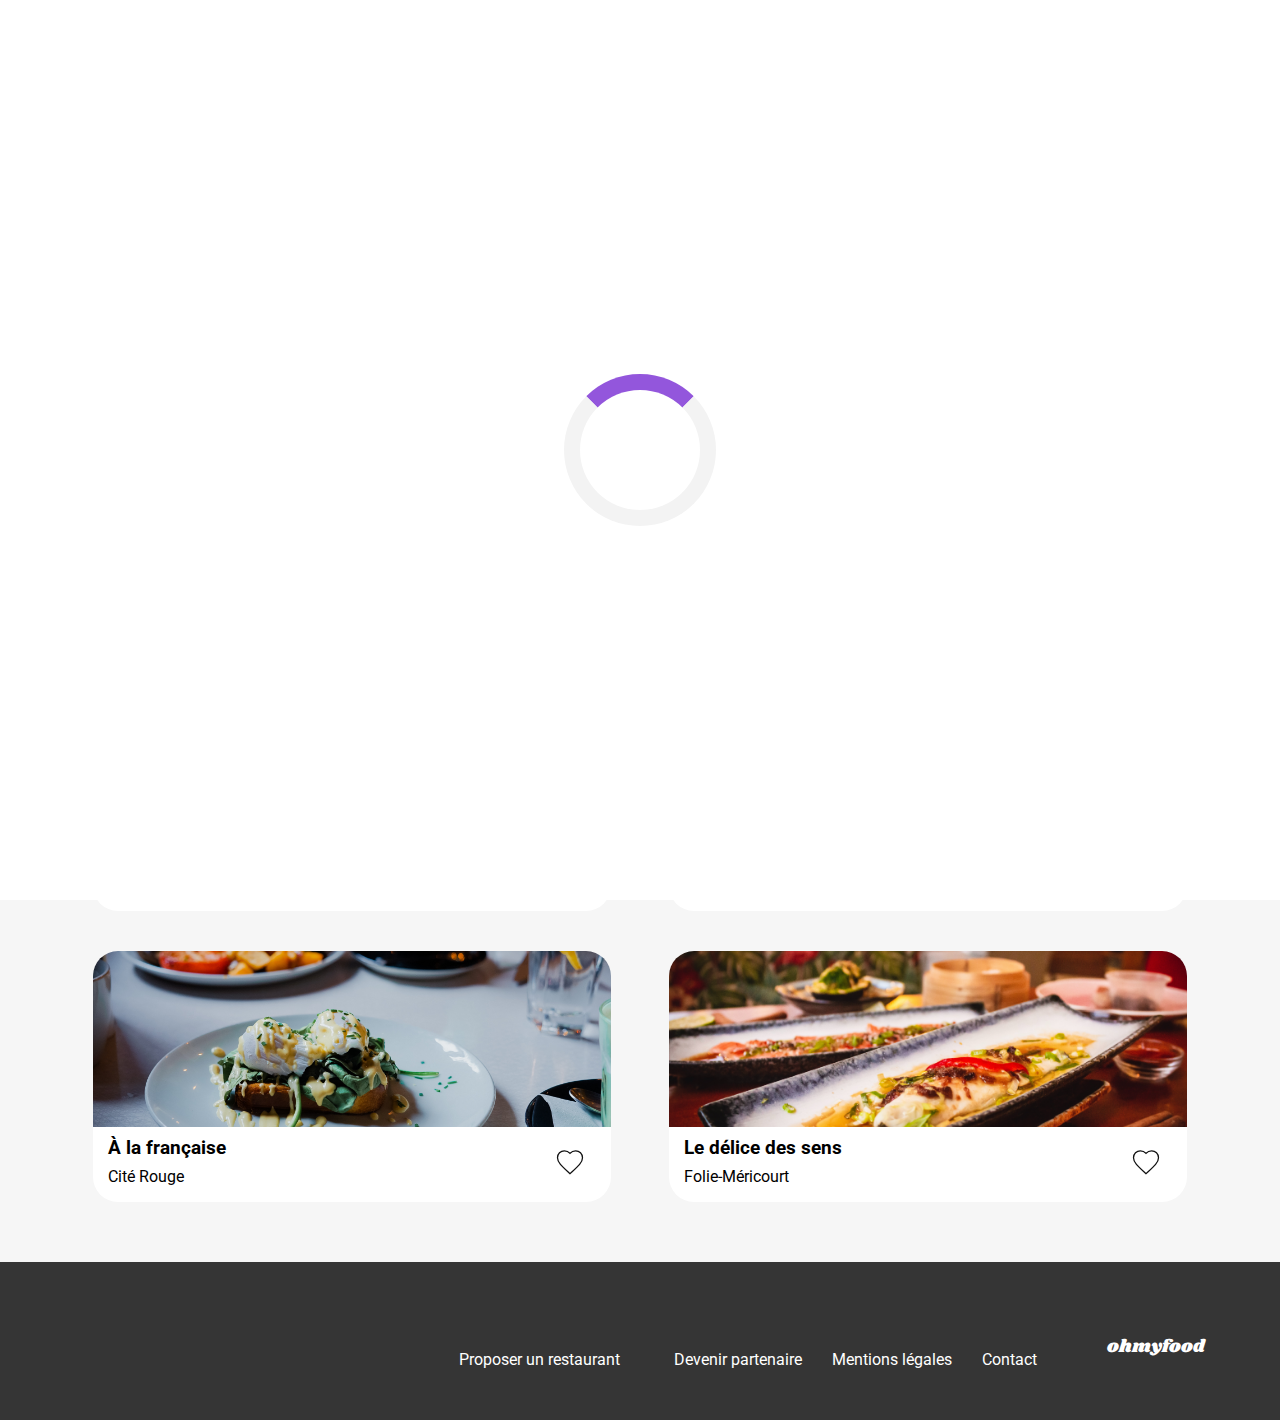
==== commit f443c109: "add progressive animation to heart checkbox" ====
--- a/index.html
+++ b/index.html
@@ -88,14 +88,15 @@
                             <div class="checkbox-container">
                                 <label class="heart-checkbox">
                                     <input type="checkbox"/>
-                                    <svg class="heart-icon" viewBox="0 0 24 24" fill ="#gradient"xmlns="http://www.w3.org/2000/svg">
+                                    <svg class="heart-icon" viewBox="0 0 24 24" xmlns="http://www.w3.org/2000/svg">
                                         <defs>
                                             <linearGradient id="gradient" x1="0%" y1="0%" x2="0%" y2="100%">
-                                                <stop offset="-11.44%" stop-color="#9356DC" /> <!-- Couleur de début en haut -->
-                                                <stop offset="123.93%" stop-color="#FF79DA" /> <!-- Couleur de fin en bas -->
-                                              </linearGradient>
+                                                <stop offset="0%" stop-color="#9356DC" /> <!-- Couleur de début en haut -->
+                                                <stop offset="100%" stop-color="#FF79DA" /> <!-- Couleur de fin en bas -->
+                                            </linearGradient>
                                         </defs>
-                                        <path d="M12 21.35l-1.45-1.32C5.4 15.36 2 12.28 2 8.5 2 5.42 4.42 3 7.5 3c1.74 0 3.41.81 4.5 2.09C13.09 3.81 14.76 3 16.5 3 19.58 3 22 5.42 22 8.5c0 3.78-3.4 6.86-8.55 11.54L12 21.35z"/>
+                                        <path class="outline" d="M12 21.35l-1.45-1.32C5.4 15.36 2 12.28 2 8.5 2 5.42 4.42 3 7.5 3c1.74 0 3.41.81 4.5 2.09C13.09 3.81 14.76 3 16.5 3 19.58 3 22 5.42 22 8.5c0 3.78-3.4 6.86-8.55 11.54L12 21.35z"/>
+                                        <path class="gradient-fill" d="M12 21.35l-1.45-1.32C5.4 15.36 2 12.28 2 8.5 2 5.42 4.42 3 7.5 3c1.74 0 3.41.81 4.5 2.09C13.09 3.81 14.76 3 16.5 3 19.58 3 22 5.42 22 8.5c0 3.78-3.4 6.86-8.55 11.54L12 21.35z"/>
                                     </svg>
                                 </label>
                             </div>
@@ -113,8 +114,15 @@
                         <div class="checkbox-container">
                             <label class="heart-checkbox">
                                 <input type="checkbox"/>
-                                <svg class="heart-icon" viewBox="0 0 24 24" fill="none" xmlns="http://www.w3.org/2000/svg">
-                                    <path d="M12 21.35l-1.45-1.32C5.4 15.36 2 12.28 2 8.5 2 5.42 4.42 3 7.5 3c1.74 0 3.41.81 4.5 2.09C13.09 3.81 14.76 3 16.5 3 19.58 3 22 5.42 22 8.5c0 3.78-3.4 6.86-8.55 11.54L12 21.35z"/>
+                                <svg class="heart-icon" viewBox="0 0 24 24" xmlns="http://www.w3.org/2000/svg">
+                                    <defs>
+                                        <linearGradient id="gradient" x1="0%" y1="0%" x2="0%" y2="100%">
+                                            <stop offset="0%" stop-color="#9356DC" /> <!-- Couleur de début en haut -->
+                                            <stop offset="100%" stop-color="#FF79DA" /> <!-- Couleur de fin en bas -->
+                                        </linearGradient>
+                                    </defs>
+                                    <path class="outline" d="M12 21.35l-1.45-1.32C5.4 15.36 2 12.28 2 8.5 2 5.42 4.42 3 7.5 3c1.74 0 3.41.81 4.5 2.09C13.09 3.81 14.76 3 16.5 3 19.58 3 22 5.42 22 8.5c0 3.78-3.4 6.86-8.55 11.54L12 21.35z"/>
+                                    <path class="gradient-fill" d="M12 21.35l-1.45-1.32C5.4 15.36 2 12.28 2 8.5 2 5.42 4.42 3 7.5 3c1.74 0 3.41.81 4.5 2.09C13.09 3.81 14.76 3 16.5 3 19.58 3 22 5.42 22 8.5c0 3.78-3.4 6.86-8.55 11.54L12 21.35z"/>
                                 </svg>
                             </label>
                         </div>
@@ -131,8 +139,15 @@
                         <div class="checkbox-container">
                             <label class="heart-checkbox">
                                 <input type="checkbox"/>
-                                <svg class="heart-icon" viewBox="0 0 24 24" fill="none" xmlns="http://www.w3.org/2000/svg">
-                                    <path d="M12 21.35l-1.45-1.32C5.4 15.36 2 12.28 2 8.5 2 5.42 4.42 3 7.5 3c1.74 0 3.41.81 4.5 2.09C13.09 3.81 14.76 3 16.5 3 19.58 3 22 5.42 22 8.5c0 3.78-3.4 6.86-8.55 11.54L12 21.35z"/>
+                                <svg class="heart-icon" viewBox="0 0 24 24" xmlns="http://www.w3.org/2000/svg">
+                                    <defs>
+                                        <linearGradient id="gradient" x1="0%" y1="0%" x2="0%" y2="100%">
+                                            <stop offset="0%" stop-color="#9356DC" /> <!-- Couleur de début en haut -->
+                                            <stop offset="100%" stop-color="#FF79DA" /> <!-- Couleur de fin en bas -->
+                                        </linearGradient>
+                                    </defs>
+                                    <path class="outline" d="M12 21.35l-1.45-1.32C5.4 15.36 2 12.28 2 8.5 2 5.42 4.42 3 7.5 3c1.74 0 3.41.81 4.5 2.09C13.09 3.81 14.76 3 16.5 3 19.58 3 22 5.42 22 8.5c0 3.78-3.4 6.86-8.55 11.54L12 21.35z"/>
+                                    <path class="gradient-fill" d="M12 21.35l-1.45-1.32C5.4 15.36 2 12.28 2 8.5 2 5.42 4.42 3 7.5 3c1.74 0 3.41.81 4.5 2.09C13.09 3.81 14.76 3 16.5 3 19.58 3 22 5.42 22 8.5c0 3.78-3.4 6.86-8.55 11.54L12 21.35z"/>
                                 </svg>
                             </label>
                         </div>
@@ -149,8 +164,15 @@
                     <div class="checkbox-container">
                         <label class="heart-checkbox">
                             <input type="checkbox"/>
-                            <svg class="heart-icon" viewBox="0 0 24 24" fill="none" xmlns="http://www.w3.org/2000/svg">
-                                <path d="M12 21.35l-1.45-1.32C5.4 15.36 2 12.28 2 8.5 2 5.42 4.42 3 7.5 3c1.74 0 3.41.81 4.5 2.09C13.09 3.81 14.76 3 16.5 3 19.58 3 22 5.42 22 8.5c0 3.78-3.4 6.86-8.55 11.54L12 21.35z"/>
+                            <svg class="heart-icon" viewBox="0 0 24 24" xmlns="http://www.w3.org/2000/svg">
+                                <defs>
+                                    <linearGradient id="gradient" x1="0%" y1="0%" x2="0%" y2="100%">
+                                        <stop offset="0%" stop-color="#9356DC" /> <!-- Couleur de début en haut -->
+                                        <stop offset="100%" stop-color="#FF79DA" /> <!-- Couleur de fin en bas -->
+                                    </linearGradient>
+                                </defs>
+                                <path class="outline" d="M12 21.35l-1.45-1.32C5.4 15.36 2 12.28 2 8.5 2 5.42 4.42 3 7.5 3c1.74 0 3.41.81 4.5 2.09C13.09 3.81 14.76 3 16.5 3 19.58 3 22 5.42 22 8.5c0 3.78-3.4 6.86-8.55 11.54L12 21.35z"/>
+                                <path class="gradient-fill" d="M12 21.35l-1.45-1.32C5.4 15.36 2 12.28 2 8.5 2 5.42 4.42 3 7.5 3c1.74 0 3.41.81 4.5 2.09C13.09 3.81 14.76 3 16.5 3 19.58 3 22 5.42 22 8.5c0 3.78-3.4 6.86-8.55 11.54L12 21.35z"/>
                             </svg>
                         </label>
                     </div>
@@ -158,14 +180,6 @@
             </article>
 
             </div>
-
-
-
-
-
-
-
-
 
         </section>
 
--- a/assets/css/styles.css
+++ b/assets/css/styles.css
@@ -1,9 +1,24 @@
-@charset "UTF-8";
 /****** Variables ***********/
 :root {
   --main-first-color: #9356DC;
   --main-second-color: #FF79DA;
   --main-third-color: #99E2D0;
+}
+
+/****** General ***********/
+body {
+  box-sizing: border-box;
+  margin: 0;
+  min-width: 320px;
+}
+
+.main {
+  font-family: "Roboto";
+}
+
+a {
+  text-decoration: none;
+  color: inherit;
 }
 
 /****** heart checkbox ***********/
@@ -14,7 +29,6 @@
   height: 30px;
   cursor: pointer;
 }
-
 .heart-checkbox input[type=checkbox] {
   opacity: 0;
   position: absolute;
@@ -24,34 +38,25 @@
   height: 100%;
   cursor: pointer;
 }
-
-.heart-icon {
+.heart-checkbox .heart-icon {
   width: 100%;
   height: 100%;
+}
+.heart-checkbox .heart-icon .gradient-fill {
+  fill: url(#gradient);
+  clip-path: polygon(0 100%, 100% 100%, 100% 100%, 0 100%);
+  transition: clip-path 1s ease-in-out;
+  stroke: none;
+}
+.heart-checkbox .heart-icon .outline {
   fill: transparent;
   stroke: #101010;
 }
-
-/* Style pour le cœur coché */
-.heart-checkbox input[type=checkbox]:checked + .heart-icon {
-  fill: url(#gradient);
+.heart-checkbox input[type=checkbox]:checked + .heart-icon .gradient-fill {
+  clip-path: polygon(0 0, 100% 0, 100% 100%, 0 100%);
+}
+.heart-checkbox input[type=checkbox]:checked + .heart-icon .outline {
   stroke: none;
-}
-
-/****** General ***********/
-body {
-  box-sizing: border-box;
-  margin: 0;
-  min-width: 320px;
-}
-
-.main {
-  font-family: "Roboto";
-}
-
-a {
-  text-decoration: none;
-  color: inherit;
 }
 
 /****** buttons ***********/
@@ -127,13 +132,22 @@
   }
 }
 /****** Restaurants menu ***********/
+.menu-image {
+  max-height: 250px;
+  object-fit: cover;
+  width: 100%;
+}
+
 .menu {
   background-color: #F6F6F6;
   border-top-left-radius: 40px;
   border-top-right-radius: 40px;
   position: relative;
-  top: -63px;
+  top: -40px;
   justify-content: center;
+  max-width: 1055px;
+  margin-left: auto;
+  margin-right: auto;
 }
 .menu__headline {
   display: flex;
@@ -145,6 +159,8 @@
   font-family: "Shrikhand", serif;
   font-size: 28px;
   font-weight: 400;
+  margin-top: 23px;
+  margin-bottom: 23px;
 }
 .menu__category-title {
   text-transform: uppercase;
@@ -332,7 +348,6 @@
 .restaurants {
   display: flex;
   flex-direction: column;
-  align-items: left;
   background-color: #F6F6F6;
   gap: 18px;
   padding-top: 50px;
@@ -351,7 +366,7 @@
   background-color: white;
   display: flex;
   flex-direction: column;
-  margin: auto;
+  margin: 0 auto 30px auto;
   border-radius: 25px;
 }
 .restaurants__card__image {
@@ -385,6 +400,7 @@
   background-color: #353535;
   color: white;
   padding: 22px 25px;
+  margin-top: -40px;
 }
 .footer__logo {
   font-family: "Shrikhand", serif;
@@ -421,9 +437,29 @@
   br {
     display: none;
   }
+  .menu-image {
+    max-height: 300px;
+  }
+  .menu__headline {
+    display: flex;
+    justify-content: center;
+    padding-top: 30px;
+    padding-bottom: 30px;
+  }
+  .heart-checkbox {
+    margin-left: 30px;
+  }
 }
 /* Large devices (desktops, upper/equal than 1024px) */
 @media (min-width: 1024px) {
+  .menu-image {
+    max-height: 383px;
+  }
+  .section__title {
+    width: 90%;
+    max-width: 1300px;
+    margin: 0px auto 20px auto;
+  }
   footer {
     height: 114px;
     display: flex;
@@ -473,14 +509,8 @@
 }
 /* Extra Large devices (desktops, upper/equal than 1440px) */
 @media (min-width: 1440px) {
-  .section__title {
-    width: 90%;
-    max-width: 1300px;
-    margin: 0px auto 20px auto;
-  }
   .fonctionnement__steps {
     width: 90%;
-    max-width: 1300px;
     margin: 0 auto;
   }
   .fonctionnement__step {
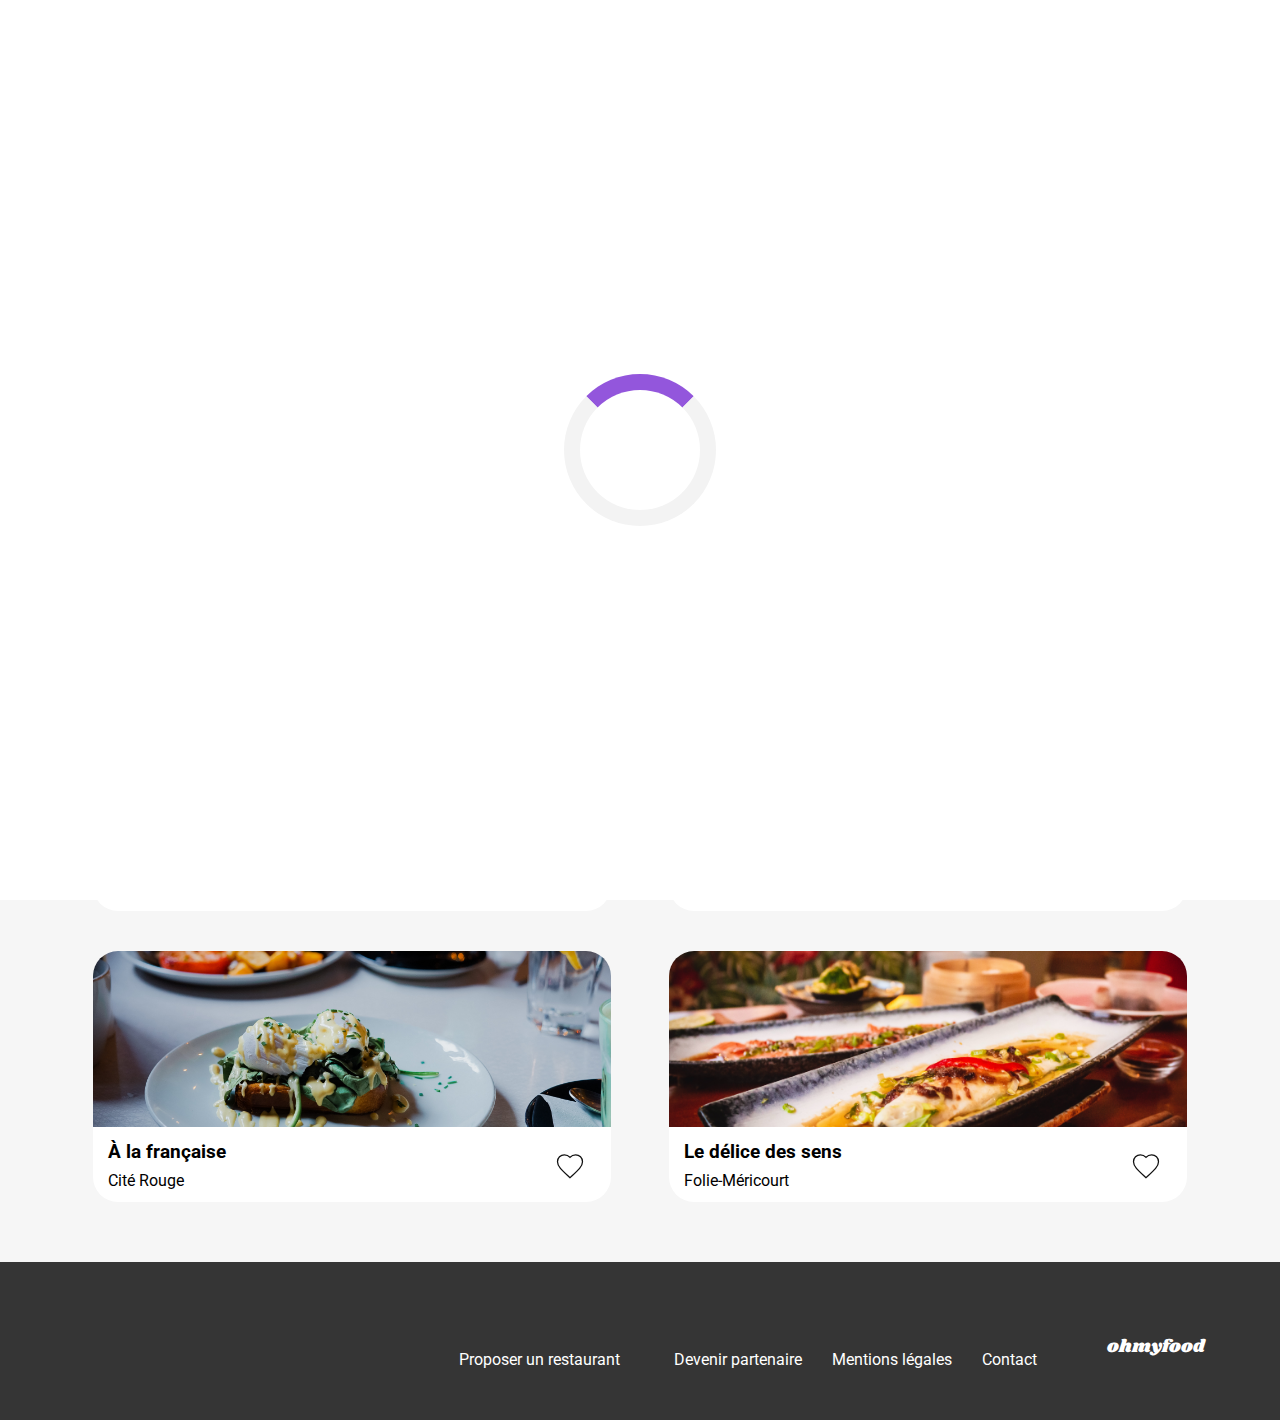
==== commit ab7933f9: "fix html errors in index file" ====
--- a/index.html
+++ b/index.html
@@ -38,8 +38,8 @@
                 <h1 class="info__title">Réservez le menu qui <br>vous convient</h1>
                 <p class="info__description">Découvrez des restaurants d’exception, <br>sélectionnés par nos soins.</p>
             </hgroup>
-            <a href="#restaurants" class="info__link">
-                <button class="button"><span class="button__text">Explorer nos restaurants</span></button>
+            <a href="#restaurants" class="info__link button">
+                <span class="button__text">Explorer nos restaurants</span>
             </a>
         </section>
 
@@ -75,19 +75,23 @@
             <h2 class="section__title restaurants__title">Restaurants</h2>
 
             <div class="restaurants__cards">
-
-                <a href="./restaurants/la-palette-du-gout.html">
    
                     <article class="restaurants__card">
+                        <a href="./restaurants/la-palette-du-gout.html">
                         <img class="restaurants__card__image" src="./assets/images/jay-wennington-N_Y88TWmGwA-unsplash.jpg" alt="Image de la table d'un restaurant avec des plats">
+                        
+                        <div class="new-label"><span class="new-label__text">Nouveau</span></div>
+                    </a>
                         <div class="restaurants__card__content">
+                            <a href="./restaurants/la-palette-du-gout.html" class="restaurants__card__content__link">
                             <div>
                                 <h3 class="restaurants__card__title">La palette du goût</h3>
                                 <p class="restaurants__card__location">Ménilmontant</p>
                             </div>
+                        </a>
                             <div class="checkbox-container">
                                 <label class="heart-checkbox">
-                                    <input type="checkbox"/>
+                                    <input type="checkbox">
                                     <svg class="heart-icon" viewBox="0 0 24 24" xmlns="http://www.w3.org/2000/svg">
                                         <defs>
                                             <linearGradient id="gradient" x1="0%" y1="0%" x2="0%" y2="100%">
@@ -102,10 +106,12 @@
                             </div>
                         </div>
                     </article>
-                </a>
+                
 
                 <article class="restaurants__card">
                     <img class="restaurants__card__image" src="./assets/images/stil-u2Lp8tXIcjw-unsplash.jpg" alt="Image de la table d'un restaurant avec des plats">
+                    <div class="new-label"><span class="new-label__text">Nouveau</span></div>
+                    
                     <div class="restaurants__card__content">
                         <div>
                             <h3 class="restaurants__card__title">La note enchantée</h3>
@@ -113,14 +119,8 @@
                         </div>
                         <div class="checkbox-container">
                             <label class="heart-checkbox">
-                                <input type="checkbox"/>
+                                <input type="checkbox">
                                 <svg class="heart-icon" viewBox="0 0 24 24" xmlns="http://www.w3.org/2000/svg">
-                                    <defs>
-                                        <linearGradient id="gradient" x1="0%" y1="0%" x2="0%" y2="100%">
-                                            <stop offset="0%" stop-color="#9356DC" /> <!-- Couleur de début en haut -->
-                                            <stop offset="100%" stop-color="#FF79DA" /> <!-- Couleur de fin en bas -->
-                                        </linearGradient>
-                                    </defs>
                                     <path class="outline" d="M12 21.35l-1.45-1.32C5.4 15.36 2 12.28 2 8.5 2 5.42 4.42 3 7.5 3c1.74 0 3.41.81 4.5 2.09C13.09 3.81 14.76 3 16.5 3 19.58 3 22 5.42 22 8.5c0 3.78-3.4 6.86-8.55 11.54L12 21.35z"/>
                                     <path class="gradient-fill" d="M12 21.35l-1.45-1.32C5.4 15.36 2 12.28 2 8.5 2 5.42 4.42 3 7.5 3c1.74 0 3.41.81 4.5 2.09C13.09 3.81 14.76 3 16.5 3 19.58 3 22 5.42 22 8.5c0 3.78-3.4 6.86-8.55 11.54L12 21.35z"/>
                                 </svg>
@@ -138,14 +138,8 @@
                         </div>
                         <div class="checkbox-container">
                             <label class="heart-checkbox">
-                                <input type="checkbox"/>
+                                <input type="checkbox">
                                 <svg class="heart-icon" viewBox="0 0 24 24" xmlns="http://www.w3.org/2000/svg">
-                                    <defs>
-                                        <linearGradient id="gradient" x1="0%" y1="0%" x2="0%" y2="100%">
-                                            <stop offset="0%" stop-color="#9356DC" /> <!-- Couleur de début en haut -->
-                                            <stop offset="100%" stop-color="#FF79DA" /> <!-- Couleur de fin en bas -->
-                                        </linearGradient>
-                                    </defs>
                                     <path class="outline" d="M12 21.35l-1.45-1.32C5.4 15.36 2 12.28 2 8.5 2 5.42 4.42 3 7.5 3c1.74 0 3.41.81 4.5 2.09C13.09 3.81 14.76 3 16.5 3 19.58 3 22 5.42 22 8.5c0 3.78-3.4 6.86-8.55 11.54L12 21.35z"/>
                                     <path class="gradient-fill" d="M12 21.35l-1.45-1.32C5.4 15.36 2 12.28 2 8.5 2 5.42 4.42 3 7.5 3c1.74 0 3.41.81 4.5 2.09C13.09 3.81 14.76 3 16.5 3 19.58 3 22 5.42 22 8.5c0 3.78-3.4 6.86-8.55 11.54L12 21.35z"/>
                                 </svg>
@@ -163,14 +157,8 @@
                     </div>
                     <div class="checkbox-container">
                         <label class="heart-checkbox">
-                            <input type="checkbox"/>
+                            <input type="checkbox">
                             <svg class="heart-icon" viewBox="0 0 24 24" xmlns="http://www.w3.org/2000/svg">
-                                <defs>
-                                    <linearGradient id="gradient" x1="0%" y1="0%" x2="0%" y2="100%">
-                                        <stop offset="0%" stop-color="#9356DC" /> <!-- Couleur de début en haut -->
-                                        <stop offset="100%" stop-color="#FF79DA" /> <!-- Couleur de fin en bas -->
-                                    </linearGradient>
-                                </defs>
                                 <path class="outline" d="M12 21.35l-1.45-1.32C5.4 15.36 2 12.28 2 8.5 2 5.42 4.42 3 7.5 3c1.74 0 3.41.81 4.5 2.09C13.09 3.81 14.76 3 16.5 3 19.58 3 22 5.42 22 8.5c0 3.78-3.4 6.86-8.55 11.54L12 21.35z"/>
                                 <path class="gradient-fill" d="M12 21.35l-1.45-1.32C5.4 15.36 2 12.28 2 8.5 2 5.42 4.42 3 7.5 3c1.74 0 3.41.81 4.5 2.09C13.09 3.81 14.76 3 16.5 3 19.58 3 22 5.42 22 8.5c0 3.78-3.4 6.86-8.55 11.54L12 21.35z"/>
                             </svg>
--- a/assets/css/styles.css
+++ b/assets/css/styles.css
@@ -3,6 +3,7 @@
   --main-first-color: #9356DC;
   --main-second-color: #FF79DA;
   --main-third-color: #99E2D0;
+  --main-font-family: "Roboto";
 }
 
 /****** General ***********/
@@ -22,14 +23,31 @@
 }
 
 /****** heart checkbox ***********/
-.heart-checkbox {
+.checkbox-container {
+  margin-left: auto;
+}
+.checkbox-container .heart-checkbox {
   display: inline-block;
   position: relative;
   width: 32px;
   height: 30px;
   cursor: pointer;
 }
-.heart-checkbox input[type=checkbox] {
+.checkbox-container .heart-checkbox .heart-icon {
+  width: 100%;
+  height: 100%;
+}
+.checkbox-container .heart-checkbox .heart-icon .gradient-fill {
+  fill: url(#gradient);
+  clip-path: polygon(0 100%, 100% 100%, 100% 100%, 0 100%);
+  transition: clip-path 1s ease-in-out;
+  stroke: none;
+}
+.checkbox-container .heart-checkbox .heart-icon .outline {
+  fill: transparent;
+  stroke: #101010;
+}
+.checkbox-container .heart-checkbox input[type=checkbox] {
   opacity: 0;
   position: absolute;
   top: 0;
@@ -38,24 +56,10 @@
   height: 100%;
   cursor: pointer;
 }
-.heart-checkbox .heart-icon {
-  width: 100%;
-  height: 100%;
-}
-.heart-checkbox .heart-icon .gradient-fill {
-  fill: url(#gradient);
-  clip-path: polygon(0 100%, 100% 100%, 100% 100%, 0 100%);
-  transition: clip-path 1s ease-in-out;
-  stroke: none;
-}
-.heart-checkbox .heart-icon .outline {
-  fill: transparent;
-  stroke: #101010;
-}
-.heart-checkbox input[type=checkbox]:checked + .heart-icon .gradient-fill {
+.checkbox-container .heart-checkbox input[type=checkbox]:checked + .heart-icon .gradient-fill {
   clip-path: polygon(0 0, 100% 0, 100% 100%, 0 100%);
 }
-.heart-checkbox input[type=checkbox]:checked + .heart-icon .outline {
+.checkbox-container .heart-checkbox input[type=checkbox]:checked + .heart-icon .outline {
   stroke: none;
 }
 
@@ -148,6 +152,60 @@
   max-width: 1055px;
   margin-left: auto;
   margin-right: auto;
+  /****** Animations items delay ***********/
+}
+.menu #entrees {
+  opacity: 0;
+  animation: fadeIn 1s forwards 0.5s;
+}
+.menu #entrees .menu__item__label:nth-of-type(1) {
+  animation-delay: 1s;
+}
+.menu #entrees .menu__item__label:nth-of-type(2) {
+  animation-delay: 1.5s;
+}
+.menu #entrees .menu__item__label:nth-of-type(3) {
+  animation-delay: 2s;
+}
+.menu #plats {
+  opacity: 0;
+  animation: fadeIn 1s forwards 2.5s;
+}
+.menu #plats .menu__item__label:nth-of-type(1) {
+  animation-delay: 3s;
+}
+.menu #plats .menu__item__label:nth-of-type(2) {
+  animation-delay: 3.5s;
+}
+.menu #plats .menu__item__label:nth-of-type(3) {
+  animation-delay: 4s;
+}
+.menu #desserts {
+  opacity: 0;
+  animation: fadeIn 1s forwards 4.5s;
+}
+.menu #desserts .menu__item__label:nth-of-type(1) {
+  animation-delay: 5s;
+}
+.menu #desserts .menu__item__label:nth-of-type(2) {
+  animation-delay: 5.5s;
+}
+.menu #desserts .menu__item__label:nth-of-type(3) {
+  animation-delay: 6s;
+}
+@keyframes fadeIn {
+  from {
+    opacity: 0;
+    transform: translateY(100px);
+  }
+  to {
+    opacity: 1;
+    transform: translateY(0);
+  }
+}
+.menu .menu__item__label {
+  opacity: 0;
+  animation: fadeIn 1s forwards;
 }
 .menu__headline {
   display: flex;
@@ -164,7 +222,7 @@
 }
 .menu__category-title {
   text-transform: uppercase;
-  font-family: Roboto;
+  font-family: var(--main-font-family);
   font-size: 16px;
   font-weight: 300;
   padding-bottom: 5px;
@@ -190,24 +248,77 @@
   flex-direction: column;
   padding: 12px 15px 10px 15px;
   box-sizing: border-box;
+  position: relative;
+  cursor: pointer;
+}
+.menu__item__checkbox {
+  display: none;
+  position: absolute;
+  cursor: pointer;
+}
+.menu__item__checkbox:checked ~ .menu__item__selected {
+  width: 59px;
+}
+.menu__item__checkbox:checked ~ .menu__item__selected .menu__item__selected__icon {
+  opacity: 1;
+  transition-delay: 1s;
+}
+.menu__item__checkbox:checked ~ .menu__item__details {
+  padding-right: 59px;
+}
+.menu__item__checkbox:checked ~ .menu__item__name {
+  max-width: 80%;
 }
 .menu__item__name {
   font-size: 18px;
   font-weight: 500;
   line-height: 21.09px;
   text-align: left;
+  max-width: 100%;
+  white-space: nowrap;
+  overflow: hidden;
+  text-overflow: ellipsis;
+  transition: max-width 1s ease-in-out 0.2s;
+}
+.menu__item__selected {
+  position: absolute;
+  display: flex;
+  justify-content: center;
+  align-items: center;
+  border-top-right-radius: 15px;
+  border-bottom-right-radius: 15px;
+  right: 0px;
+  top: 50%;
+  transform: translateY(-50%);
+  width: 0px;
+  height: 100%;
+  background-color: var(--main-third-color);
+  transition: width 1s ease-in-out 0.2s;
+}
+.menu__item__selected__icon {
+  color: white;
+  font-size: 18px;
+  opacity: 0;
+  transition: opacity 0.2s ease-in-out;
 }
 .menu__item__details {
   display: flex;
   justify-content: space-between;
   padding-top: 4px;
   font-size: 15px;
+  padding-right: 0;
+  transition: padding-right 1s ease-in-out 0.2s;
 }
 .menu__item__details .menu__item__description {
   font-weight: 300;
+  max-width: 80%;
+  white-space: nowrap;
+  overflow: hidden;
+  text-overflow: ellipsis;
 }
 .menu__item__details .menu__item__price {
   font-weight: 700;
+  transition: padding-right 0.3s ease-in-out;
 }
 .menu__order {
   display: flex;
@@ -292,6 +403,8 @@
   text-decoration: none;
   margin-top: 15px;
   margin-bottom: 15px;
+  display: flex;
+  align-items: center;
 }
 
 /****** Fonctionnement ***********/
@@ -364,10 +477,27 @@
   width: 90%;
   height: 251px;
   background-color: white;
-  display: flex;
   flex-direction: column;
   margin: 0 auto 30px auto;
   border-radius: 25px;
+  position: relative;
+}
+.restaurants__card .new-label {
+  width: 80px;
+  height: 29px;
+  background-color: var(--main-third-color);
+  position: absolute;
+  top: 15px;
+  right: 15px;
+  text-align: center;
+  border-radius: 2px;
+}
+.restaurants__card .new-label__text {
+  color: #008766;
+  font-family: var(--main-font-family);
+  font-size: 14px;
+  font-weight: 500;
+  line-height: 29px;
 }
 .restaurants__card__image {
   width: 100%;
@@ -376,16 +506,15 @@
   border-top-left-radius: 25px;
   border-top-right-radius: 25px;
 }
-.restaurants__card__image--noradius {
-  border-top-left-radius: 0;
-  border-top-right-radius: 0;
-}
 .restaurants__card__content {
   display: flex;
   justify-content: space-between;
   align-items: center;
   padding-left: 15px;
   padding-right: 25px;
+}
+.restaurants__card__content__link {
+  width: 90%;
 }
 .restaurants__card__title {
   margin-top: 10px;
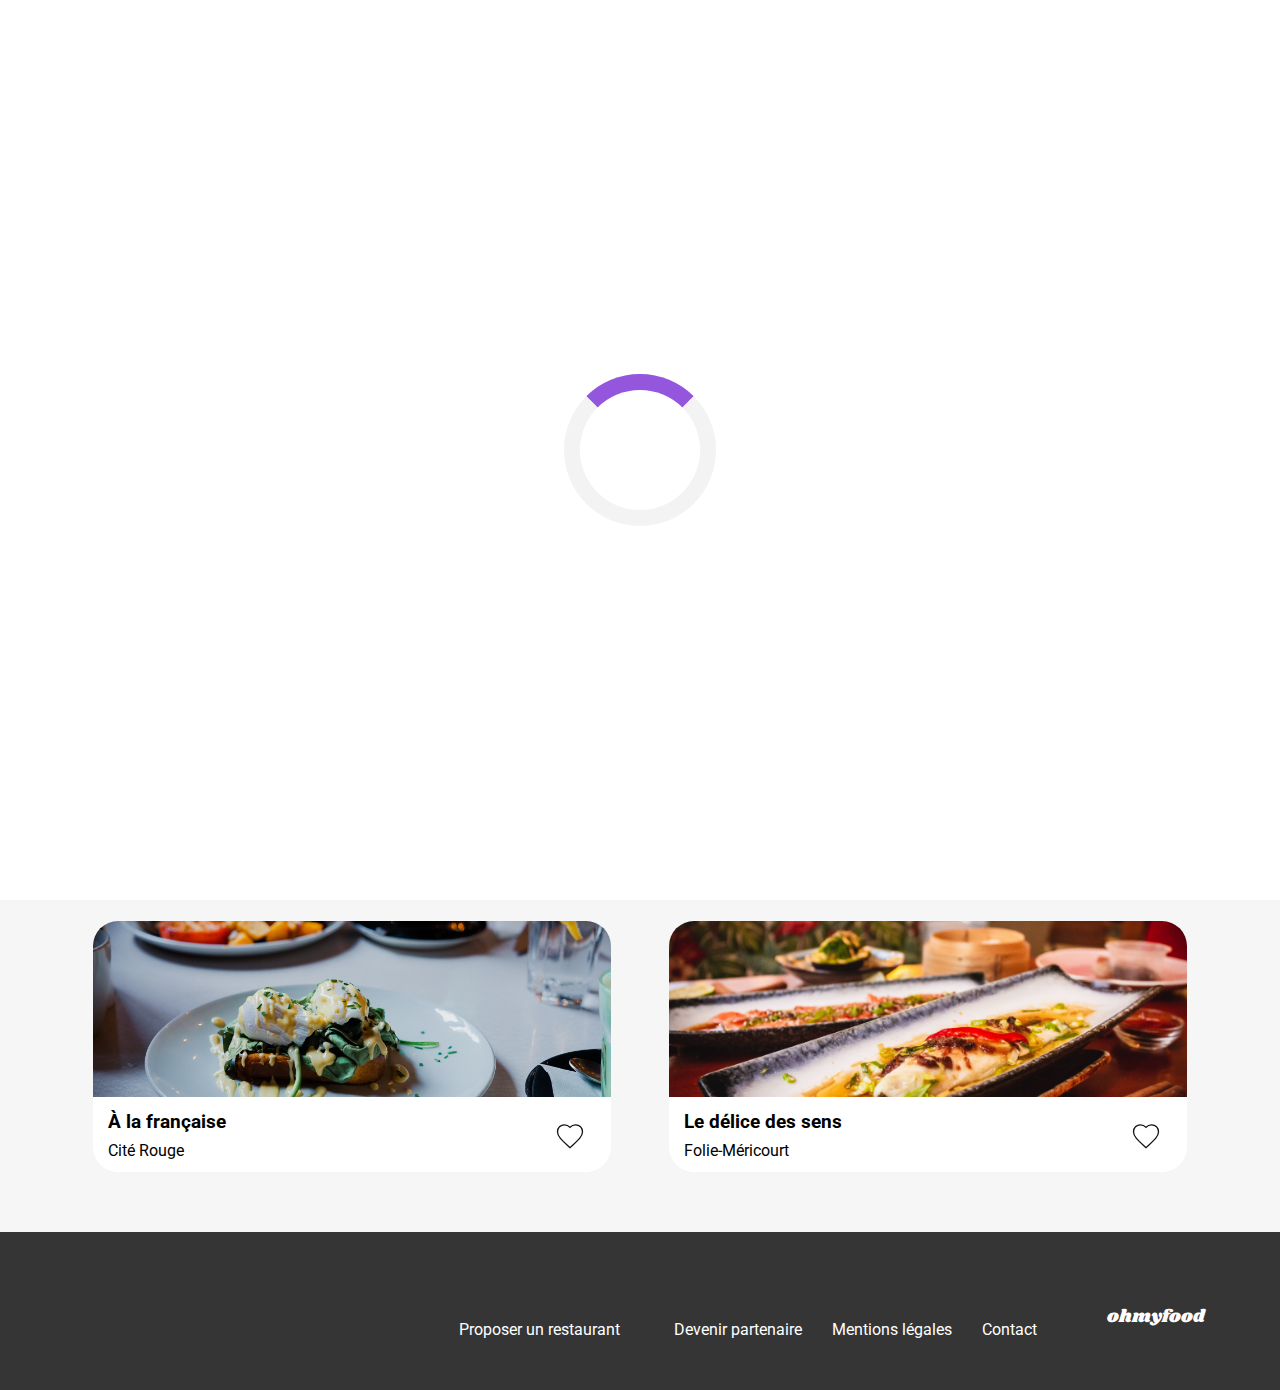
==== commit 01fc27ff: "split scss files" ====
--- a/index.html
+++ b/index.html
@@ -78,25 +78,24 @@
    
                     <article class="restaurants__card">
                         <a href="./restaurants/la-palette-du-gout.html">
-                        <img class="restaurants__card__image" src="./assets/images/jay-wennington-N_Y88TWmGwA-unsplash.jpg" alt="Image de la table d'un restaurant avec des plats">
-                        
-                        <div class="new-label"><span class="new-label__text">Nouveau</span></div>
-                    </a>
+                            <img class="restaurants__card__image" src="./assets/images/jay-wennington-N_Y88TWmGwA-unsplash.jpg" alt="Image de la table d'un restaurant avec des plats">
+                            <div class="new-label"><span class="new-label__text">Nouveau</span></div>
+                        </a>
                         <div class="restaurants__card__content">
                             <a href="./restaurants/la-palette-du-gout.html" class="restaurants__card__content__link">
-                            <div>
-                                <h3 class="restaurants__card__title">La palette du goût</h3>
-                                <p class="restaurants__card__location">Ménilmontant</p>
-                            </div>
-                        </a>
+                                <div>
+                                    <h3 class="restaurants__card__title">La palette du goût</h3>
+                                    <p class="restaurants__card__location">Ménilmontant</p>
+                                </div>
+                            </a>
                             <div class="checkbox-container">
                                 <label class="heart-checkbox">
                                     <input type="checkbox">
                                     <svg class="heart-icon" viewBox="0 0 24 24" xmlns="http://www.w3.org/2000/svg">
                                         <defs>
                                             <linearGradient id="gradient" x1="0%" y1="0%" x2="0%" y2="100%">
-                                                <stop offset="0%" stop-color="#9356DC" /> <!-- Couleur de début en haut -->
-                                                <stop offset="100%" stop-color="#FF79DA" /> <!-- Couleur de fin en bas -->
+                                                <stop offset="0%" stop-color="#9356DC" /> 
+                                                <stop offset="100%" stop-color="#FF79DA" /> 
                                             </linearGradient>
                                         </defs>
                                         <path class="outline" d="M12 21.35l-1.45-1.32C5.4 15.36 2 12.28 2 8.5 2 5.42 4.42 3 7.5 3c1.74 0 3.41.81 4.5 2.09C13.09 3.81 14.76 3 16.5 3 19.58 3 22 5.42 22 8.5c0 3.78-3.4 6.86-8.55 11.54L12 21.35z"/>
@@ -109,14 +108,17 @@
                 
 
                 <article class="restaurants__card">
-                    <img class="restaurants__card__image" src="./assets/images/stil-u2Lp8tXIcjw-unsplash.jpg" alt="Image de la table d'un restaurant avec des plats">
-                    <div class="new-label"><span class="new-label__text">Nouveau</span></div>
-                    
+                    <a href="./restaurants/la-note-enchantee.html">
+                        <img class="restaurants__card__image" src="./assets/images/stil-u2Lp8tXIcjw-unsplash.jpg" alt="Image de la table d'un restaurant avec des plats">
+                        <div class="new-label"><span class="new-label__text">Nouveau</span></div>
+                    </a>
                     <div class="restaurants__card__content">
-                        <div>
-                            <h3 class="restaurants__card__title">La note enchantée</h3>
-                            <p class="restaurants__card__location">Charonne</p>
-                        </div>
+                        <a href="./restaurants/la-note-enchantee.html" class="restaurants__card__content__link">
+                            <div>
+                                <h3 class="restaurants__card__title">La note enchantée</h3>
+                                <p class="restaurants__card__location">Charonne</p>
+                            </div>
+                        </a>
                         <div class="checkbox-container">
                             <label class="heart-checkbox">
                                 <input type="checkbox">
@@ -130,12 +132,16 @@
                 </article>
 
                 <article class="restaurants__card">
-                    <img class="restaurants__card__image" src="./assets/images/toa-heftiba-DQKerTsQwi0-unsplash.jpg" alt="Image de la table d'un restaurant avec des plats">
+                    <a href="./restaurants/a-la-francaise.html">
+                        <img class="restaurants__card__image" src="./assets/images/toa-heftiba-DQKerTsQwi0-unsplash.jpg" alt="Image de la table d'un restaurant avec des plats">
+                    </a>
                     <div class="restaurants__card__content">
-                        <div>
-                            <h3 class="restaurants__card__title">À la française</h3>
-                            <p class="restaurants__card__location">Cité Rouge</p>
-                        </div>
+                        <a href="./restaurants/la-palette-du-gout.html" class="restaurants__card__content__link">
+                            <div>
+                                <h3 class="restaurants__card__title">À la française</h3>
+                                <p class="restaurants__card__location">Cité Rouge</p>
+                            </div>
+                        </a>
                         <div class="checkbox-container">
                             <label class="heart-checkbox">
                                 <input type="checkbox">
@@ -149,12 +155,16 @@
                 </article>
 
             <article class="restaurants__card">
-                <img class="restaurants__card__image" src="./assets/images/louis-hansel-shotsoflouis-qNBGVyOCY8Q-unsplash.jpg" alt="Image de la table d'un restaurant avec des plats">
+                <a href="./restaurants/le-delice-des-sens.html">
+                    <img class="restaurants__card__image" src="./assets/images/louis-hansel-shotsoflouis-qNBGVyOCY8Q-unsplash.jpg" alt="Image de la table d'un restaurant avec des plats">
+                </a>
                 <div class="restaurants__card__content">
-                    <div>
-                        <h3 class="restaurants__card__title">Le délice des sens</h3>
-                        <p class="restaurants__card__location">Folie-Méricourt</p>
-                    </div>
+                    <a href="./restaurants/le-delice-des-sens.html" class="restaurants__card__content__link">
+                        <div>
+                            <h3 class="restaurants__card__title">Le délice des sens</h3>
+                            <p class="restaurants__card__location">Folie-Méricourt</p>
+                        </div>
+                    </a>
                     <div class="checkbox-container">
                         <label class="heart-checkbox">
                             <input type="checkbox">
--- a/assets/css/styles.css
+++ b/assets/css/styles.css
@@ -1,12 +1,63 @@
-/****** Variables ***********/
 :root {
   --main-first-color: #9356DC;
   --main-second-color: #FF79DA;
   --main-third-color: #99E2D0;
-  --main-font-family: "Roboto";
-}
-
-/****** General ***********/
+  --neutral-color: #FFFFFF;
+  --main-font-family: "Roboto", "sans-serif";
+  --title-and-logo-font-family: "Shrikhand", serif;
+  --entrees-count: 3;
+  --plats-count: 3;
+  --desserts-count: 3;
+}
+
+.loader-wrapper {
+  position: fixed;
+  top: 0;
+  left: 0;
+  width: 100%;
+  height: 100%;
+  background-color: var(--neutral-color);
+  display: flex;
+  justify-content: center;
+  align-items: center;
+  z-index: 9999;
+  animation: fadeOut 2.5s forwards;
+}
+.loader-wrapper .loader {
+  border: 16px solid #f3f3f3;
+  border-radius: 50%;
+  border-top: 16px solid var(--main-first-color);
+  width: 120px;
+  height: 120px;
+  animation: spin 2s linear infinite;
+}
+
+@keyframes spin {
+  0% {
+    transform: rotate(0deg);
+  }
+  100% {
+    transform: rotate(360deg);
+  }
+}
+@keyframes fadeOut {
+  0% {
+    opacity: 1;
+    visibility: visible;
+  }
+  50% {
+    opacity: 0.99;
+    visibility: visible;
+  }
+  90% {
+    opacity: 0.85;
+    visibility: visible;
+  }
+  100% {
+    opacity: 0;
+    visibility: hidden;
+  }
+}
 body {
   box-sizing: border-box;
   margin: 0;
@@ -14,7 +65,7 @@
 }
 
 .main {
-  font-family: "Roboto";
+  font-family: var(--main-font-family);
 }
 
 a {
@@ -22,9 +73,196 @@
   color: inherit;
 }
 
-/****** heart checkbox ***********/
+@media (min-width: 1024px) {
+  .section__title {
+    width: 90%;
+    max-width: 1300px;
+    margin: 0px auto 20px auto;
+  }
+}
+
+.header {
+  height: 63px;
+  position: relative;
+  font-family: var(--title-and-logo-font-family);
+  font-size: 30px;
+  font-weight: 400;
+  z-index: 1;
+  display: flex;
+  align-items: center;
+  box-shadow: 0px 2px 4px 0px rgba(0, 0, 0, 0.1490196078);
+}
+.header__logo-container {
+  position: absolute;
+  top: 50%;
+  left: 50%;
+  transform: translate(-50%, -50%);
+}
+.header__back-icon {
+  padding-left: 23px;
+  padding-bottom: 15px;
+  font-size: 16px;
+}
+
+.location {
+  display: flex;
+  justify-content: center;
+  align-items: center;
+  background-color: #EAEAEA;
+  box-shadow: 0px 4px 4px 0px rgba(0, 0, 0, 0.2509803922);
+  height: 50px;
+  gap: 17px;
+  z-index: 2;
+  margin-bottom: 7px;
+}
+.location__icon {
+  color: inherit;
+}
+.location__text {
+  color: inherit;
+}
+
+.info {
+  background-color: #F6F6F6;
+  margin-bottom: 30px;
+  display: flex;
+  flex-direction: column;
+  align-items: center;
+  padding: 0 25px 35px;
+  text-align: center;
+}
+.info__group {
+  display: flex;
+  flex-direction: column;
+  align-items: center;
+}
+.info__title {
+  font-size: 24px;
+  margin-top: 30px;
+  line-height: 28px;
+  font-weight: 700;
+}
+.info__description {
+  margin-top: 0;
+  font-size: inherit;
+  font-weight: 300;
+}
+@media (min-width: 768px) {
+  .info br {
+    display: none;
+  }
+}
+.info__link {
+  text-decoration: none;
+  margin-top: 15px;
+  margin-bottom: 15px;
+  display: flex;
+  align-items: center;
+}
+
+.button {
+  background: linear-gradient(var(--main-second-color) -11.44%, var(--main-first-color) 123.93%);
+  box-shadow: 0px 4px 4px 0px rgba(0, 0, 0, 0.3490196078);
+  height: 50px;
+  border-radius: 25px;
+  border: none;
+  font-family: var(--main-font-family);
+  font-weight: 500;
+  font-style: normal;
+  color: var(--neutral-color);
+  font-size: 16px;
+  padding: 0 20px;
+  margin: auto;
+  transition: transform 0.5s ease-in-out, box-shadow 0.5s ease-in-out, opacity 0.5s ease-in-out;
+}
+.button:hover {
+  box-shadow: 0px 4px 15px 0px rgba(0, 0, 0, 0.3490196078);
+  opacity: 0.9;
+  transform: translateY(-2px);
+}
+
+.fonctionnement {
+  display: flex;
+  flex-direction: column;
+}
+.fonctionnement__title {
+  margin-left: 25px;
+  font-size: 24px;
+  font-weight: 700;
+  padding-bottom: 10px;
+}
+@media (min-width: 1024px) {
+  .fonctionnement__steps {
+    display: flex;
+    flex-direction: row;
+    margin-left: 5%;
+    margin-right: 5%;
+    max-width: 1300px;
+  }
+}
+@media (min-width: 1440px) {
+  .fonctionnement__steps {
+    width: 90%;
+    margin: 0 auto;
+  }
+}
+.fonctionnement__step {
+  width: 84%;
+  border-radius: 20px;
+  height: 72px;
+  display: flex;
+  align-items: center;
+  background-color: #F6F6F6;
+  box-shadow: 0px 4px 15px 0px rgba(0, 0, 0, 0.15);
+  position: relative;
+  margin-bottom: 30px;
+  margin-left: 8%;
+  margin-right: 8%;
+}
+@media (min-width: 1024px) {
+  .fonctionnement__step {
+    margin-left: 2%;
+    margin-right: 2%;
+  }
+}
+@media (min-width: 1440px) {
+  .fonctionnement__step {
+    min-width: 360px;
+  }
+}
+.fonctionnement__ellipse {
+  width: 24px;
+  height: 24px;
+  border-radius: 50%;
+  background-color: var(--main-first-color);
+  color: var(--neutral-color);
+  position: absolute;
+  left: -15px;
+  display: flex;
+  align-items: center;
+  justify-content: center;
+}
+.fonctionnement__step-number {
+  line-height: 24px;
+  font-size: 14px;
+}
+.fonctionnement__icon {
+  padding-left: 30px;
+  padding-right: 15px;
+  color: #7E7E7E;
+}
+.fonctionnement__text {
+  font-size: 16px;
+  font-weight: 500;
+}
+
 .checkbox-container {
   margin-left: auto;
+}
+@media (min-width: 768px) {
+  .checkbox-container {
+    margin-left: 0;
+  }
 }
 .checkbox-container .heart-checkbox {
   display: inline-block;
@@ -32,6 +270,11 @@
   width: 32px;
   height: 30px;
   cursor: pointer;
+}
+@media (min-width: 768px) {
+  .checkbox-container .heart-checkbox {
+    margin-left: 30px;
+  }
 }
 .checkbox-container .heart-checkbox .heart-icon {
   width: 100%;
@@ -63,83 +306,222 @@
   stroke: none;
 }
 
-/****** buttons ***********/
-.button {
-  background: linear-gradient(var(--main-second-color) -11.44%, var(--main-first-color) 123.93%);
-  box-shadow: 0px 4px 4px 0px rgba(0, 0, 0, 0.3490196078);
-  height: 50px;
+.restaurants {
+  display: flex;
+  flex-direction: column;
+  background-color: #F6F6F6;
+  gap: 18px;
+  padding-top: 50px;
+  padding-bottom: 60px;
+}
+.restaurants__title {
+  margin-left: 25px;
+  font-size: 24px;
+  font-weight: 700;
+  margin-top: 0;
+  margin-bottom: 0;
+}
+@media (min-width: 1024px) {
+  .restaurants__title {
+    margin-bottom: 30px;
+  }
+}
+@media (min-width: 1024px) {
+  .restaurants__cards {
+    display: grid;
+    grid-template-columns: repeat(2, 1fr);
+    width: 90%;
+    max-width: 1300px;
+    margin: 0 auto;
+  }
+}
+.restaurants__card {
+  width: 90%;
+  height: 251px;
+  background-color: var(--neutral-color);
+  flex-direction: column;
+  margin: 0 auto 30px auto;
   border-radius: 25px;
-  border: none;
-  font-family: "Roboto", sans-serif;
+  position: relative;
+}
+@media (min-width: 1024px) {
+  .restaurants__card {
+    margin-bottom: 40px;
+    max-width: 700px;
+  }
+}
+.restaurants__card .new-label {
+  width: 80px;
+  height: 29px;
+  background-color: var(--main-third-color);
+  position: absolute;
+  top: 15px;
+  right: 15px;
+  text-align: center;
+  border-radius: 2px;
+}
+.restaurants__card .new-label__text {
+  color: #008766;
+  font-family: var(--main-font-family);
+  font-size: 14px;
   font-weight: 500;
-  font-style: normal;
-  color: white;
-  font-size: 16px;
-  padding: 0 20px;
-  margin: auto;
-  transition: transform 0.5s ease-in-out, box-shadow 0.5s ease-in-out, background-color 0.5s ease-in-out, opacity 0.5s ease-in-out;
-}
-.button:hover {
-  background-color: linear-gradient(193.33deg, var(--main-second-color) -11.44%, var(--main-first-color) 123.93%), linear-gradient(0deg, rgba(255, 255, 255, 0.15), rgba(255, 255, 255, 0.15));
-  box-shadow: 0px 4px 15px 0px rgba(0, 0, 0, 0.3490196078);
-  opacity: 0.9;
-  transform: translateY(-2px);
-}
-
-/****** Loader ***********/
-.loader-wrapper {
-  position: fixed;
-  top: 0;
-  left: 0;
+  line-height: 29px;
+}
+.restaurants__card__image {
   width: 100%;
-  height: 100%;
-  background-color: white;
-  display: flex;
-  justify-content: center;
-  align-items: center;
-  z-index: 9999;
-  animation: fadeOut 2.5s forwards;
-}
-.loader-wrapper .loader {
-  border: 16px solid #f3f3f3;
-  border-radius: 50%;
-  border-top: 16px solid var(--main-first-color);
-  width: 120px;
-  height: 120px;
-  animation: spin 2s linear infinite;
-}
-
-@keyframes spin {
-  0% {
-    transform: rotate(0deg);
-  }
-  100% {
-    transform: rotate(360deg);
-  }
-}
-@keyframes fadeOut {
-  0% {
+  height: 70%;
+  object-fit: cover;
+  border-top-left-radius: 25px;
+  border-top-right-radius: 25px;
+}
+.restaurants__card__content {
+  display: flex;
+  justify-content: space-between;
+  align-items: center;
+  padding-left: 15px;
+  padding-right: 25px;
+}
+.restaurants__card__content__link {
+  width: 90%;
+}
+.restaurants__card__title {
+  margin-top: 10px;
+  margin-bottom: 0;
+}
+.restaurants__card__location {
+  margin-top: 8px;
+}
+
+/****** Animations items delay ***********/
+#entrees {
+  opacity: 0;
+  animation: fadeIn 1s forwards 0.5s;
+}
+#entrees .menu__item__label:nth-of-type(1) {
+  animation-delay: 1s;
+}
+#entrees .menu__item__label:nth-of-type(2) {
+  animation-delay: 1.5s;
+}
+#entrees .menu__item__label:nth-of-type(3) {
+  animation-delay: 2s;
+}
+#entrees .menu__item__label:nth-of-type(4) {
+  animation-delay: 2.5s;
+}
+#entrees .menu__item__label:nth-of-type(5) {
+  animation-delay: 3s;
+}
+#entrees .menu__item__label:nth-of-type(6) {
+  animation-delay: 3.5s;
+}
+#entrees .menu__item__label:nth-of-type(7) {
+  animation-delay: 4s;
+}
+#entrees .menu__item__label:nth-of-type(8) {
+  animation-delay: 4.5s;
+}
+#entrees .menu__item__label:nth-of-type(9) {
+  animation-delay: 5s;
+}
+#entrees .menu__item__label:nth-of-type(10) {
+  animation-delay: 5.5s;
+}
+
+#plats {
+  opacity: 0;
+  animation: fadeIn 1s forwards 2.5s;
+}
+#plats .menu__item__label:nth-of-type(1) {
+  animation-delay: 3s;
+}
+#plats .menu__item__label:nth-of-type(2) {
+  animation-delay: 3.5s;
+}
+#plats .menu__item__label:nth-of-type(3) {
+  animation-delay: 4s;
+}
+#plats .menu__item__label:nth-of-type(4) {
+  animation-delay: 4.5s;
+}
+#plats .menu__item__label:nth-of-type(5) {
+  animation-delay: 5s;
+}
+#plats .menu__item__label:nth-of-type(6) {
+  animation-delay: 5.5s;
+}
+#plats .menu__item__label:nth-of-type(7) {
+  animation-delay: 6s;
+}
+#plats .menu__item__label:nth-of-type(8) {
+  animation-delay: 6.5s;
+}
+#plats .menu__item__label:nth-of-type(9) {
+  animation-delay: 7s;
+}
+#plats .menu__item__label:nth-of-type(10) {
+  animation-delay: 7.5s;
+}
+
+#desserts {
+  opacity: 0;
+  animation: fadeIn 1s forwards 4.5s;
+}
+#desserts .menu__item__label:nth-of-type(1) {
+  animation-delay: 5s;
+}
+#desserts .menu__item__label:nth-of-type(2) {
+  animation-delay: 5.5s;
+}
+#desserts .menu__item__label:nth-of-type(3) {
+  animation-delay: 6s;
+}
+#desserts .menu__item__label:nth-of-type(4) {
+  animation-delay: 6.5s;
+}
+#desserts .menu__item__label:nth-of-type(5) {
+  animation-delay: 7s;
+}
+#desserts .menu__item__label:nth-of-type(6) {
+  animation-delay: 7.5s;
+}
+#desserts .menu__item__label:nth-of-type(7) {
+  animation-delay: 8s;
+}
+#desserts .menu__item__label:nth-of-type(8) {
+  animation-delay: 8.5s;
+}
+#desserts .menu__item__label:nth-of-type(9) {
+  animation-delay: 9s;
+}
+#desserts .menu__item__label:nth-of-type(10) {
+  animation-delay: 9.5s;
+}
+
+@keyframes fadeIn {
+  from {
+    opacity: 0;
+    transform: translateY(100px);
+  }
+  to {
     opacity: 1;
-    visibility: visible;
-  }
-  50% {
-    opacity: 0.99;
-    visibility: visible;
-  }
-  90% {
-    opacity: 0.85;
-    visibility: visible;
-  }
-  100% {
-    opacity: 0;
-    visibility: hidden;
-  }
-}
-/****** Restaurants menu ***********/
+    transform: translateY(0);
+  }
+}
 .menu-image {
   max-height: 250px;
   object-fit: cover;
   width: 100%;
+}
+@media (min-width: 768px) {
+  .menu-image {
+    max-height: 300px;
+  }
+}
+@media (min-width: 1024px) {
+  .menu-image {
+    max-height: 383px;
+  }
 }
 
 .menu {
@@ -152,56 +534,6 @@
   max-width: 1055px;
   margin-left: auto;
   margin-right: auto;
-  /****** Animations items delay ***********/
-}
-.menu #entrees {
-  opacity: 0;
-  animation: fadeIn 1s forwards 0.5s;
-}
-.menu #entrees .menu__item__label:nth-of-type(1) {
-  animation-delay: 1s;
-}
-.menu #entrees .menu__item__label:nth-of-type(2) {
-  animation-delay: 1.5s;
-}
-.menu #entrees .menu__item__label:nth-of-type(3) {
-  animation-delay: 2s;
-}
-.menu #plats {
-  opacity: 0;
-  animation: fadeIn 1s forwards 2.5s;
-}
-.menu #plats .menu__item__label:nth-of-type(1) {
-  animation-delay: 3s;
-}
-.menu #plats .menu__item__label:nth-of-type(2) {
-  animation-delay: 3.5s;
-}
-.menu #plats .menu__item__label:nth-of-type(3) {
-  animation-delay: 4s;
-}
-.menu #desserts {
-  opacity: 0;
-  animation: fadeIn 1s forwards 4.5s;
-}
-.menu #desserts .menu__item__label:nth-of-type(1) {
-  animation-delay: 5s;
-}
-.menu #desserts .menu__item__label:nth-of-type(2) {
-  animation-delay: 5.5s;
-}
-.menu #desserts .menu__item__label:nth-of-type(3) {
-  animation-delay: 6s;
-}
-@keyframes fadeIn {
-  from {
-    opacity: 0;
-    transform: translateY(100px);
-  }
-  to {
-    opacity: 1;
-    transform: translateY(0);
-  }
 }
 .menu .menu__item__label {
   opacity: 0;
@@ -213,8 +545,16 @@
   padding: 0 20px 0 20px;
   align-items: center;
 }
+@media (min-width: 768px) {
+  .menu__headline {
+    display: flex;
+    justify-content: center;
+    padding-top: 30px;
+    padding-bottom: 30px;
+  }
+}
 .menu__headline .restaurant-name {
-  font-family: "Shrikhand", serif;
+  font-family: var(--title-and-logo-font-family);
   font-size: 28px;
   font-weight: 400;
   margin-top: 23px;
@@ -240,7 +580,7 @@
   width: 90%;
   box-shadow: 0px 4px 15px 0px rgba(0, 0, 0, 0.1);
   border-radius: 15px;
-  background-color: #FFFFFF;
+  background-color: var(--neutral-color);
   height: 69px;
   display: flex;
   margin: auto;
@@ -296,7 +636,7 @@
   transition: width 1s ease-in-out 0.2s;
 }
 .menu__item__selected__icon {
-  color: white;
+  color: var(--neutral-color);
   font-size: 18px;
   opacity: 0;
   transition: opacity 0.2s ease-in-out;
@@ -330,321 +670,68 @@
   margin-bottom: 40px;
 }
 
-/****** Header ***********/
-.header {
-  height: 63px;
-  position: relative;
-  font-family: "Shrikhand", serif;
-  font-size: 30px;
-  font-weight: 400;
-  z-index: 1;
-  display: flex;
-  align-items: center;
-  box-shadow: 0px 2px 4px 0px rgba(0, 0, 0, 0.1490196078);
-}
-.header__logo-container {
-  position: absolute;
-  top: 50%;
-  left: 50%;
-  transform: translate(-50%, -50%);
-}
-.header__back-icon {
-  padding-left: 23px;
-  padding-bottom: 15px;
-  font-size: 16px;
-}
-
-/****** Location ***********/
-.location {
-  display: flex;
-  justify-content: center;
-  align-items: center;
-  background-color: #EAEAEA;
-  box-shadow: 0px 4px 4px 0px rgba(0, 0, 0, 0.2509803922);
-  height: 50px;
-  gap: 17px;
-  z-index: 2;
-  margin-bottom: 7px;
-}
-.location__icon {
-  color: inherit;
-}
-.location__text {
-  color: inherit;
-}
-
-/****** Info ***********/
-.info {
-  background-color: #F6F6F6;
-  margin-bottom: 30px;
-  display: flex;
-  flex-direction: column;
-  align-items: center;
-  padding: 0 25px 35px;
-  text-align: center;
-}
-.info__group {
-  display: flex;
-  flex-direction: column;
-  align-items: center;
-}
-.info__title {
-  font-size: 24px;
-  margin-top: 30px;
-  line-height: 28px;
-  font-weight: 700;
-}
-.info__description {
-  margin-top: 0;
-  font-size: inherit;
-  font-weight: 300;
-}
-.info__link {
-  text-decoration: none;
-  margin-top: 15px;
-  margin-bottom: 15px;
-  display: flex;
-  align-items: center;
-}
-
-/****** Fonctionnement ***********/
-.fonctionnement {
-  display: flex;
-  flex-direction: column;
-}
-.fonctionnement__title {
-  margin-left: 25px;
-  font-size: 24px;
-  font-weight: 700;
-  padding-bottom: 10px;
-}
-.fonctionnement__step {
-  width: 84%;
-  border-radius: 20px;
-  height: 72px;
-  display: flex;
-  align-items: center;
-  background-color: #F6F6F6;
-  box-shadow: 0px 4px 15px 0px rgba(0, 0, 0, 0.15);
-  position: relative;
-  margin-bottom: 30px;
-  margin-left: 8%;
-  margin-right: 8%;
-}
-.fonctionnement__ellipse {
-  width: 24px;
-  height: 24px;
-  border-radius: 50%;
-  background-color: var(--main-first-color);
-  color: white;
-  position: absolute;
-  left: -15px;
-  display: flex;
-  align-items: center;
-  justify-content: center;
-}
-.fonctionnement__step-number {
-  line-height: 24px;
-  font-size: 14px;
-}
-.fonctionnement__icon {
-  padding-left: 30px;
-  padding-right: 15px;
-  color: #7E7E7E;
-}
-.fonctionnement__text {
-  font-size: 16px;
-  font-weight: 500;
-}
-
-/****** Restaurants ***********/
-.restaurants {
-  display: flex;
-  flex-direction: column;
-  background-color: #F6F6F6;
-  gap: 18px;
-  padding-top: 50px;
-  padding-bottom: 60px;
-}
-.restaurants__title {
-  margin-left: 25px;
-  font-size: 24px;
-  font-weight: 700;
-  margin-top: 0;
-  margin-bottom: 0;
-}
-.restaurants__card {
-  width: 90%;
-  height: 251px;
-  background-color: white;
-  flex-direction: column;
-  margin: 0 auto 30px auto;
-  border-radius: 25px;
-  position: relative;
-}
-.restaurants__card .new-label {
-  width: 80px;
-  height: 29px;
-  background-color: var(--main-third-color);
-  position: absolute;
-  top: 15px;
-  right: 15px;
-  text-align: center;
-  border-radius: 2px;
-}
-.restaurants__card .new-label__text {
-  color: #008766;
-  font-family: var(--main-font-family);
-  font-size: 14px;
-  font-weight: 500;
-  line-height: 29px;
-}
-.restaurants__card__image {
-  width: 100%;
-  height: 70%;
-  object-fit: cover;
-  border-top-left-radius: 25px;
-  border-top-right-radius: 25px;
-}
-.restaurants__card__content {
-  display: flex;
-  justify-content: space-between;
-  align-items: center;
-  padding-left: 15px;
-  padding-right: 25px;
-}
-.restaurants__card__content__link {
-  width: 90%;
-}
-.restaurants__card__title {
-  margin-top: 10px;
-  margin-bottom: 0;
-}
-.restaurants__card__location {
-  margin-top: 8px;
-}
-
-/****** Footer ***********/
 .footer {
   background-color: #353535;
-  color: white;
+  color: var(--neutral-color);
   padding: 22px 25px;
   margin-top: -40px;
 }
-.footer__logo {
-  font-family: "Shrikhand", serif;
-  font-size: 18px;
-  font-weight: 400;
-}
-.footer__list {
-  list-style-type: none;
-  padding-left: 0;
-  font-family: "Roboto";
-  margin-bottom: 0;
-}
-.footer__list .footer__item {
-  padding-bottom: 7px;
-}
-.footer__list .footer__item .footer__link {
-  text-decoration: none;
-  color: inherit;
-  display: flex;
-  align-items: center;
-}
-.footer__list .footer__item .footer__link .footer__icon {
-  width: 14px;
-  margin-right: 10px;
-  font-size: 14px;
-}
-.footer__list .footer__item .footer__link .footer__text {
-  color: inherit;
-}
-
-/****** Media queries ***********/
-/* Medium devices (tablets, upper/equal than 768px) */
-@media (min-width: 768px) {
-  br {
-    display: none;
-  }
-  .menu-image {
-    max-height: 300px;
-  }
-  .menu__headline {
-    display: flex;
-    justify-content: center;
-    padding-top: 30px;
-    padding-bottom: 30px;
-  }
-  .heart-checkbox {
-    margin-left: 30px;
-  }
-}
-/* Large devices (desktops, upper/equal than 1024px) */
-@media (min-width: 1024px) {
-  .menu-image {
-    max-height: 383px;
-  }
-  .section__title {
-    width: 90%;
-    max-width: 1300px;
-    margin: 0px auto 20px auto;
-  }
-  footer {
+@media (min-width: 1024px) {
+  .footer {
     height: 114px;
     display: flex;
     flex-direction: row-reverse;
     justify-content: flex-start;
   }
-  footer span.footer__logo {
+}
+.footer__logo {
+  font-family: var(--title-and-logo-font-family);
+  font-size: 18px;
+  font-weight: 400;
+}
+@media (min-width: 1024px) {
+  .footer__logo {
     padding-top: 50px;
     padding-right: 50px;
     display: flex;
   }
-  footer ul.footer__list {
+}
+.footer__list {
+  list-style-type: none;
+  padding-left: 0;
+  font-family: var(--main-font-family);
+  margin-bottom: 0;
+}
+@media (min-width: 1024px) {
+  .footer__list {
     padding-top: 50px;
     padding-left: 20px;
     display: flex;
     flex-direction: row;
     margin-right: 40px;
   }
-  footer li.footer__item {
+}
+.footer__list .footer__item {
+  padding-bottom: 7px;
+}
+@media (min-width: 1024px) {
+  .footer__list .footer__item {
     margin-right: 30px;
   }
-  .fonctionnement__steps {
-    display: flex;
-    flex-direction: row;
-    margin-left: 5%;
-    margin-right: 5%;
-    max-width: 1300px;
-  }
-  .fonctionnement__step {
-    margin-left: 2%;
-    margin-right: 2%;
-  }
-  .restaurants__title {
-    margin-bottom: 30px;
-  }
-  .restaurants__cards {
-    display: grid;
-    grid-template-columns: repeat(2, 1fr);
-    width: 90%;
-    max-width: 1300px;
-    margin: 0 auto;
-  }
-  .restaurants__card {
-    margin-bottom: 40px;
-    max-width: 700px;
-  }
-}
-/* Extra Large devices (desktops, upper/equal than 1440px) */
-@media (min-width: 1440px) {
-  .fonctionnement__steps {
-    width: 90%;
-    margin: 0 auto;
-  }
-  .fonctionnement__step {
-    min-width: 360px;
-  }
+}
+.footer__list .footer__item .footer__link {
+  text-decoration: none;
+  color: inherit;
+  display: flex;
+  align-items: center;
+}
+.footer__list .footer__item .footer__link .footer__icon {
+  width: 14px;
+  margin-right: 10px;
+  font-size: 14px;
+}
+.footer__list .footer__item .footer__link .footer__text {
+  color: inherit;
 }
 
 /*# sourceMappingURL=styles.css.map */
